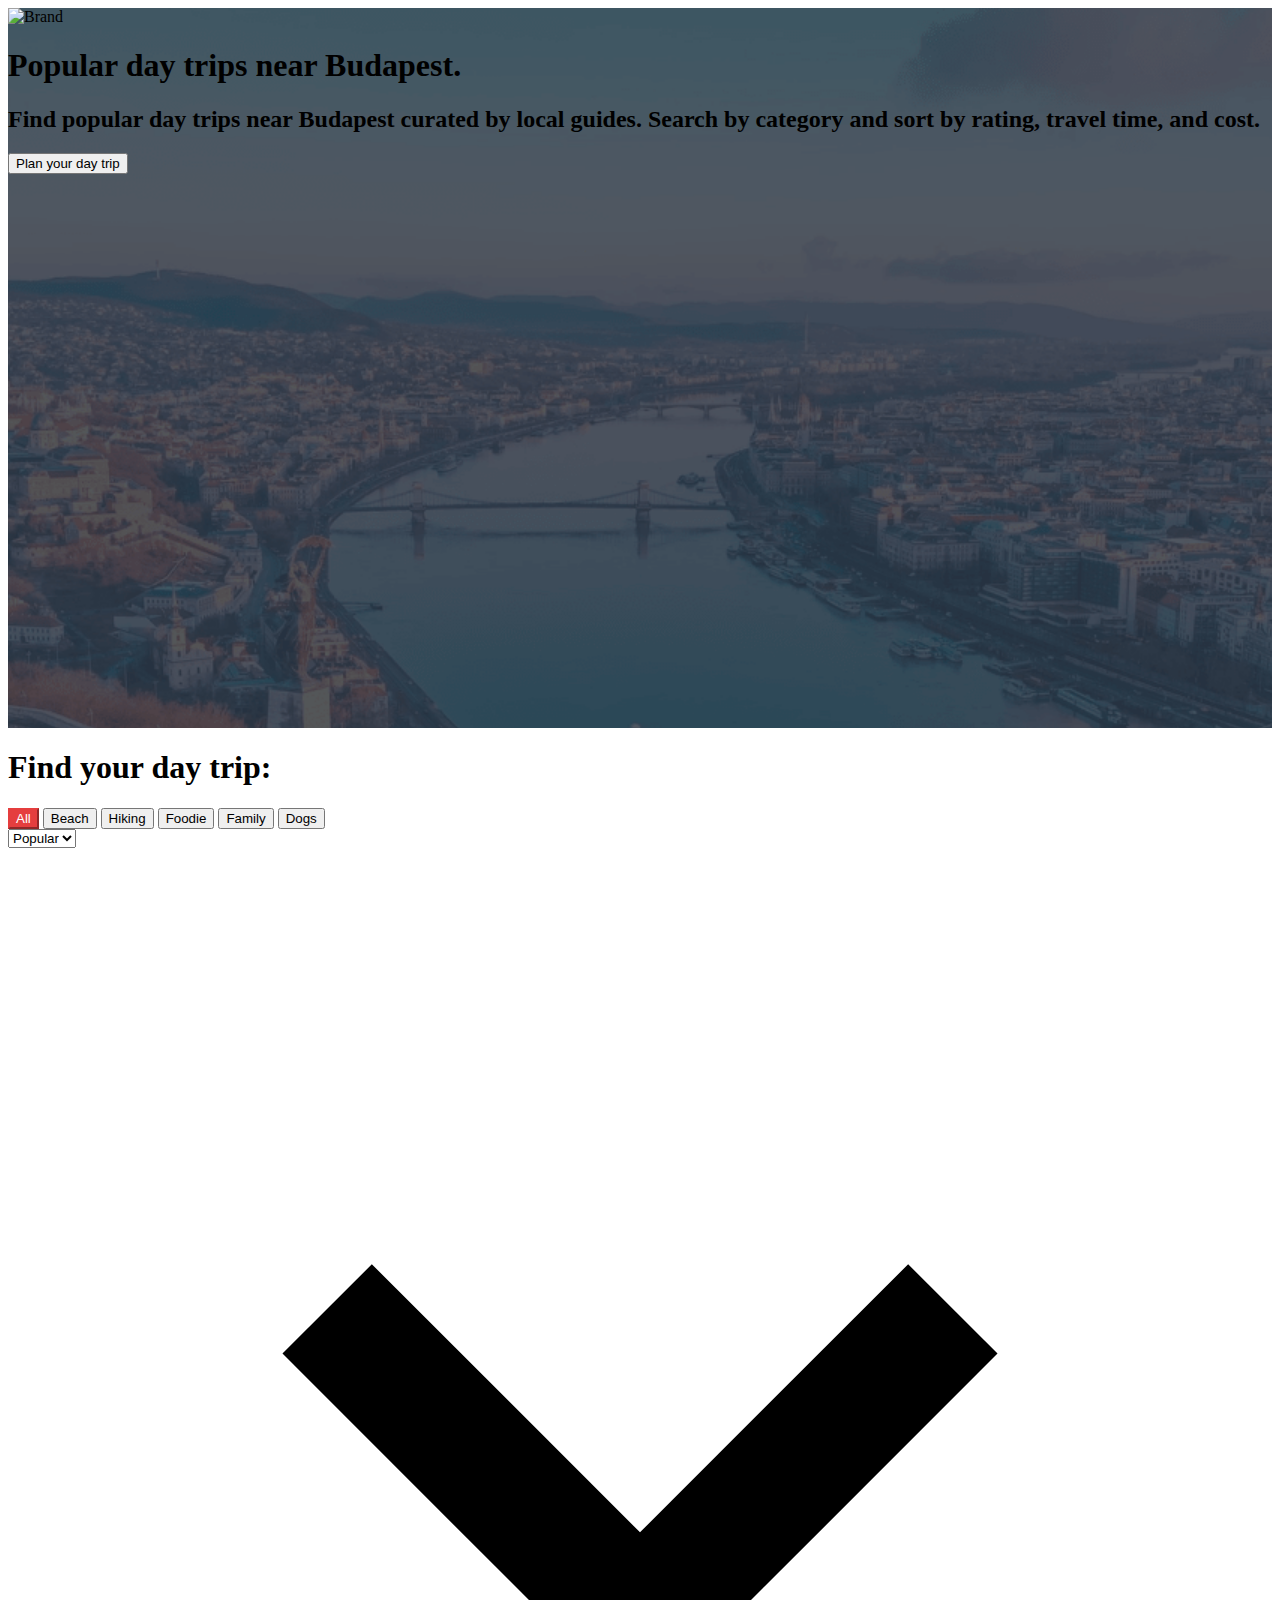
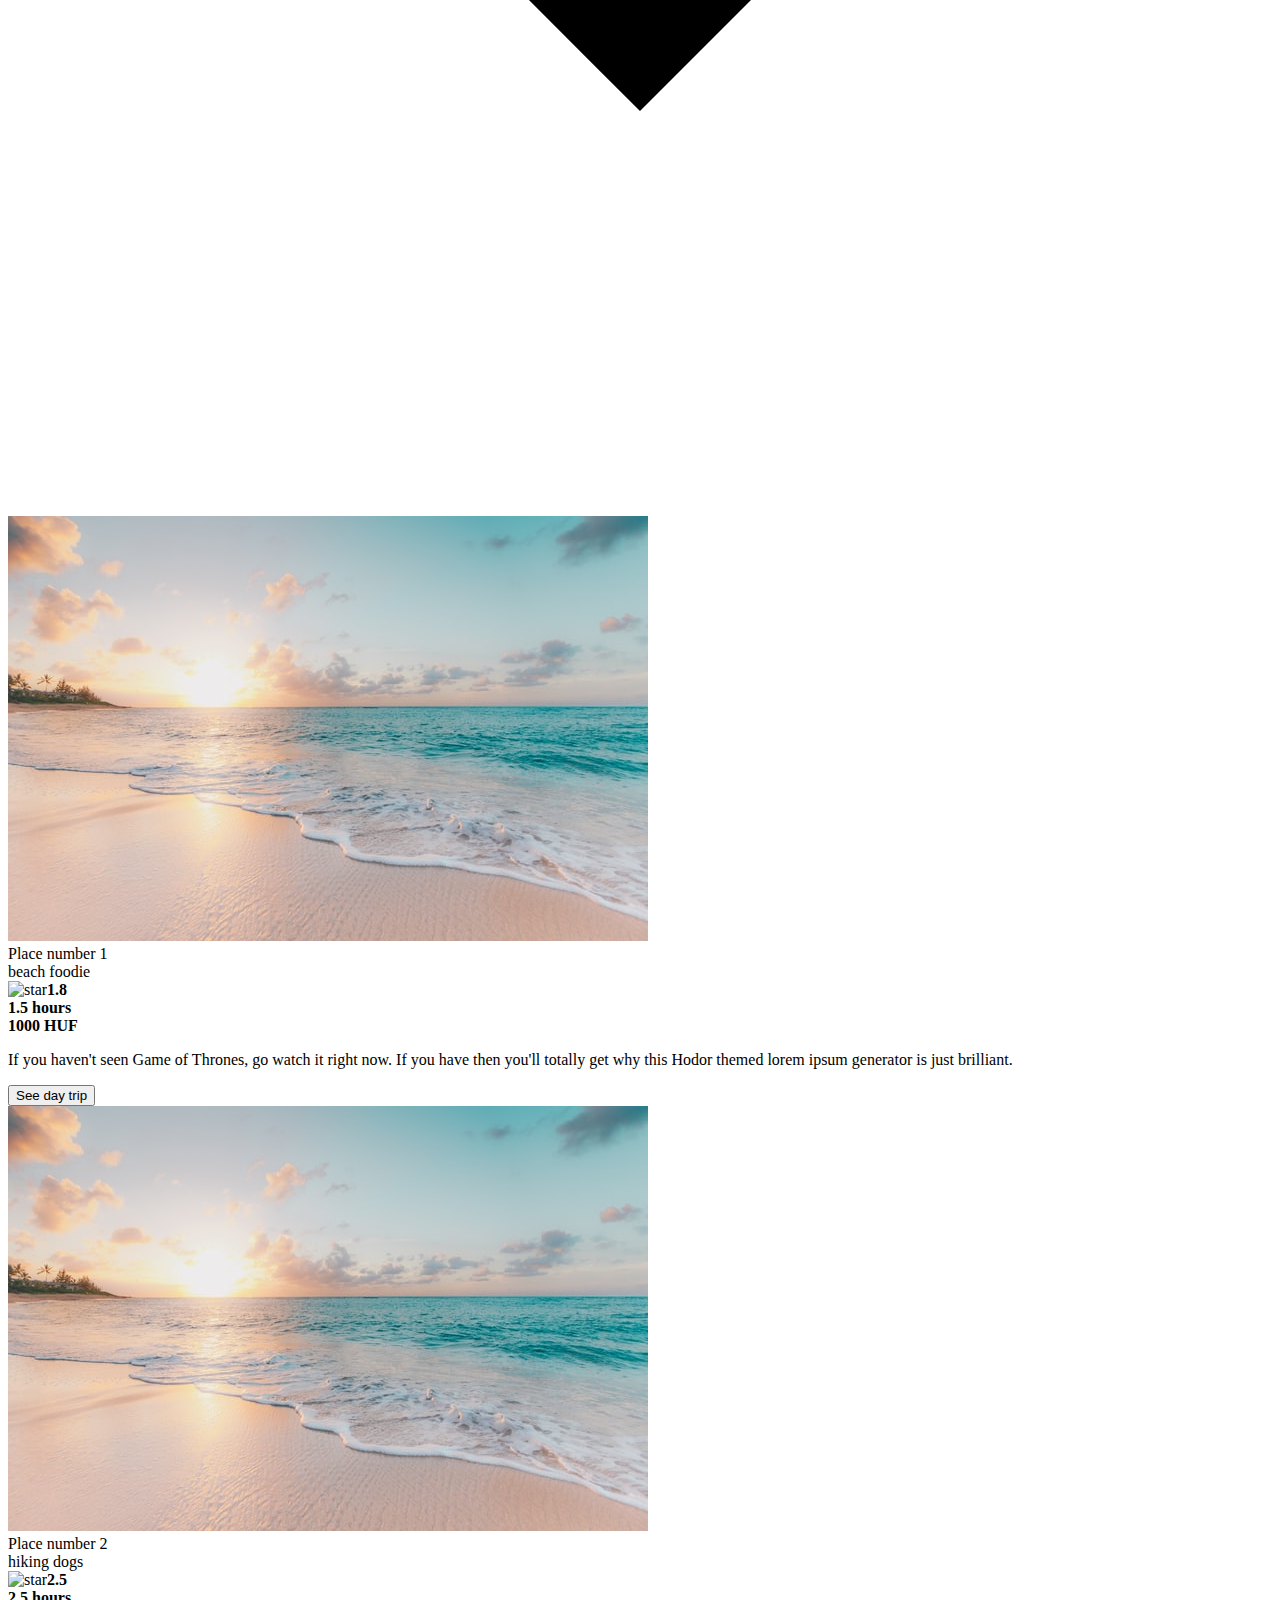
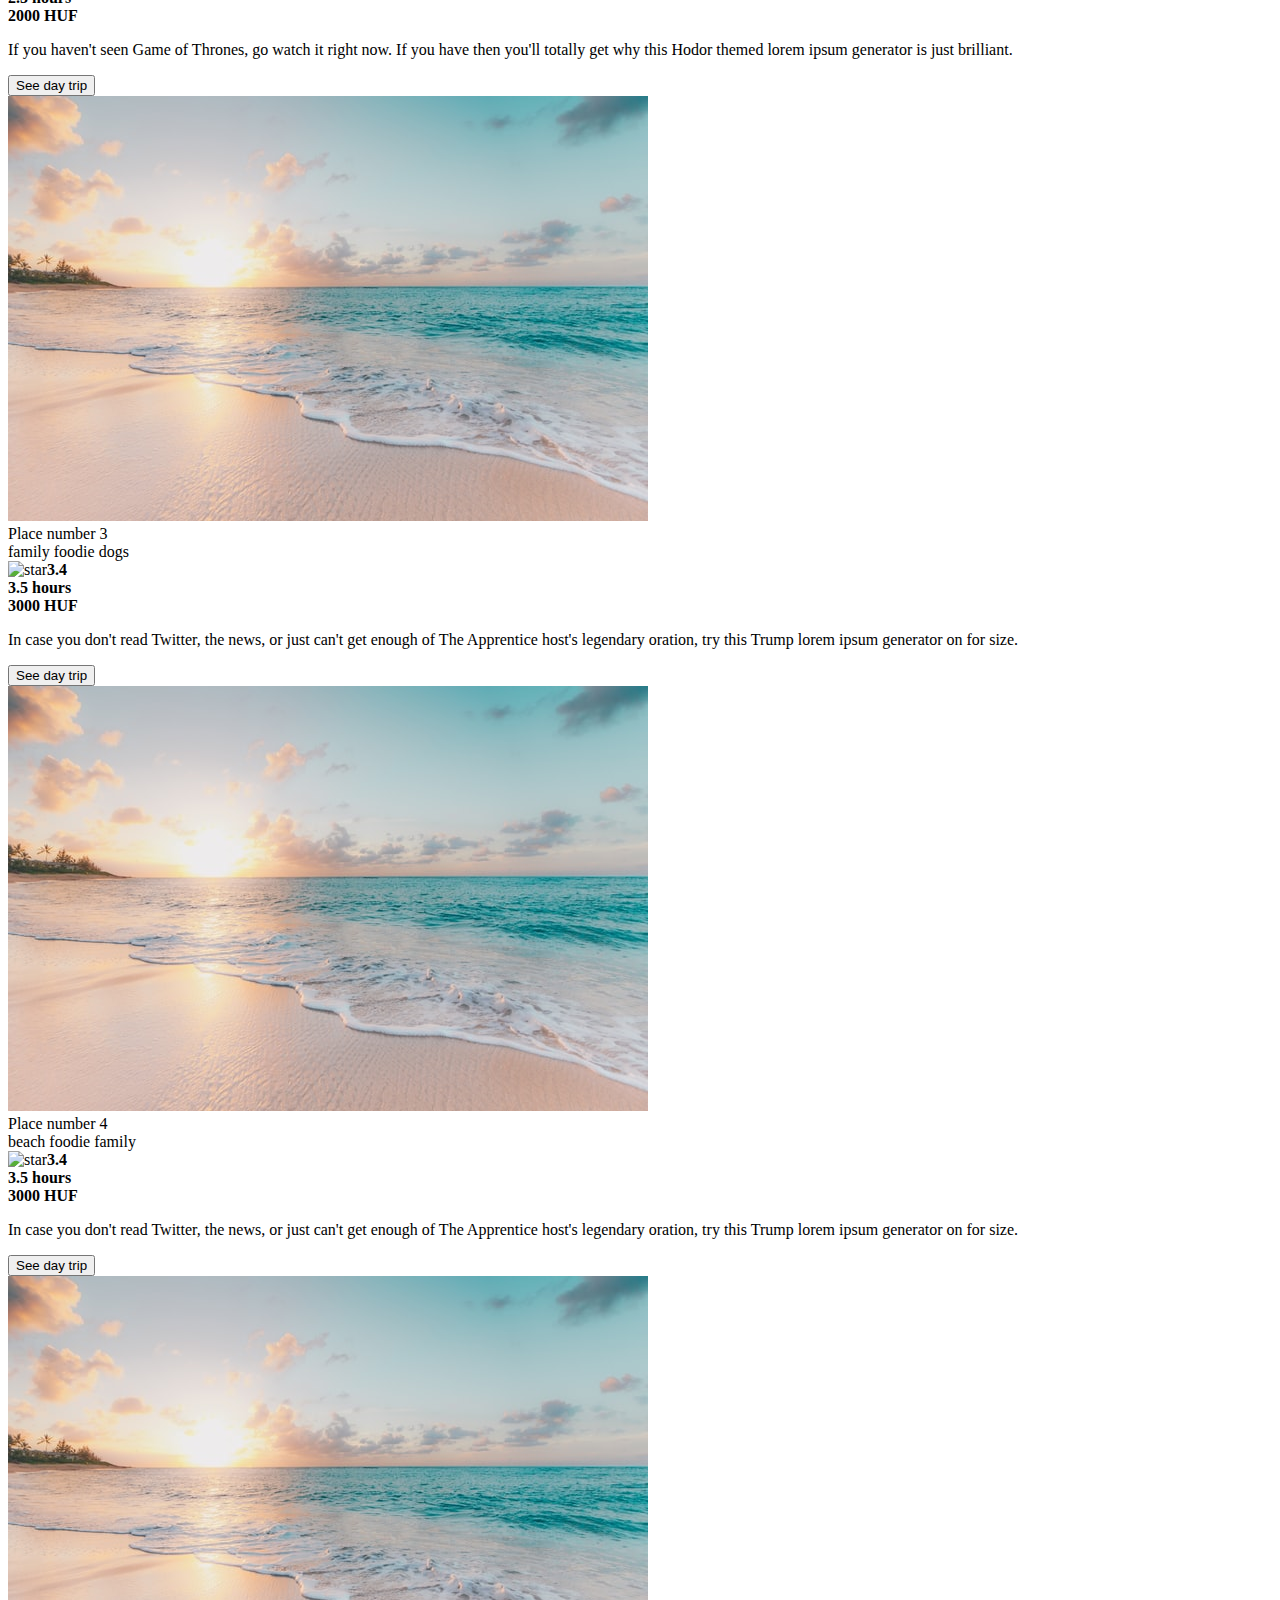
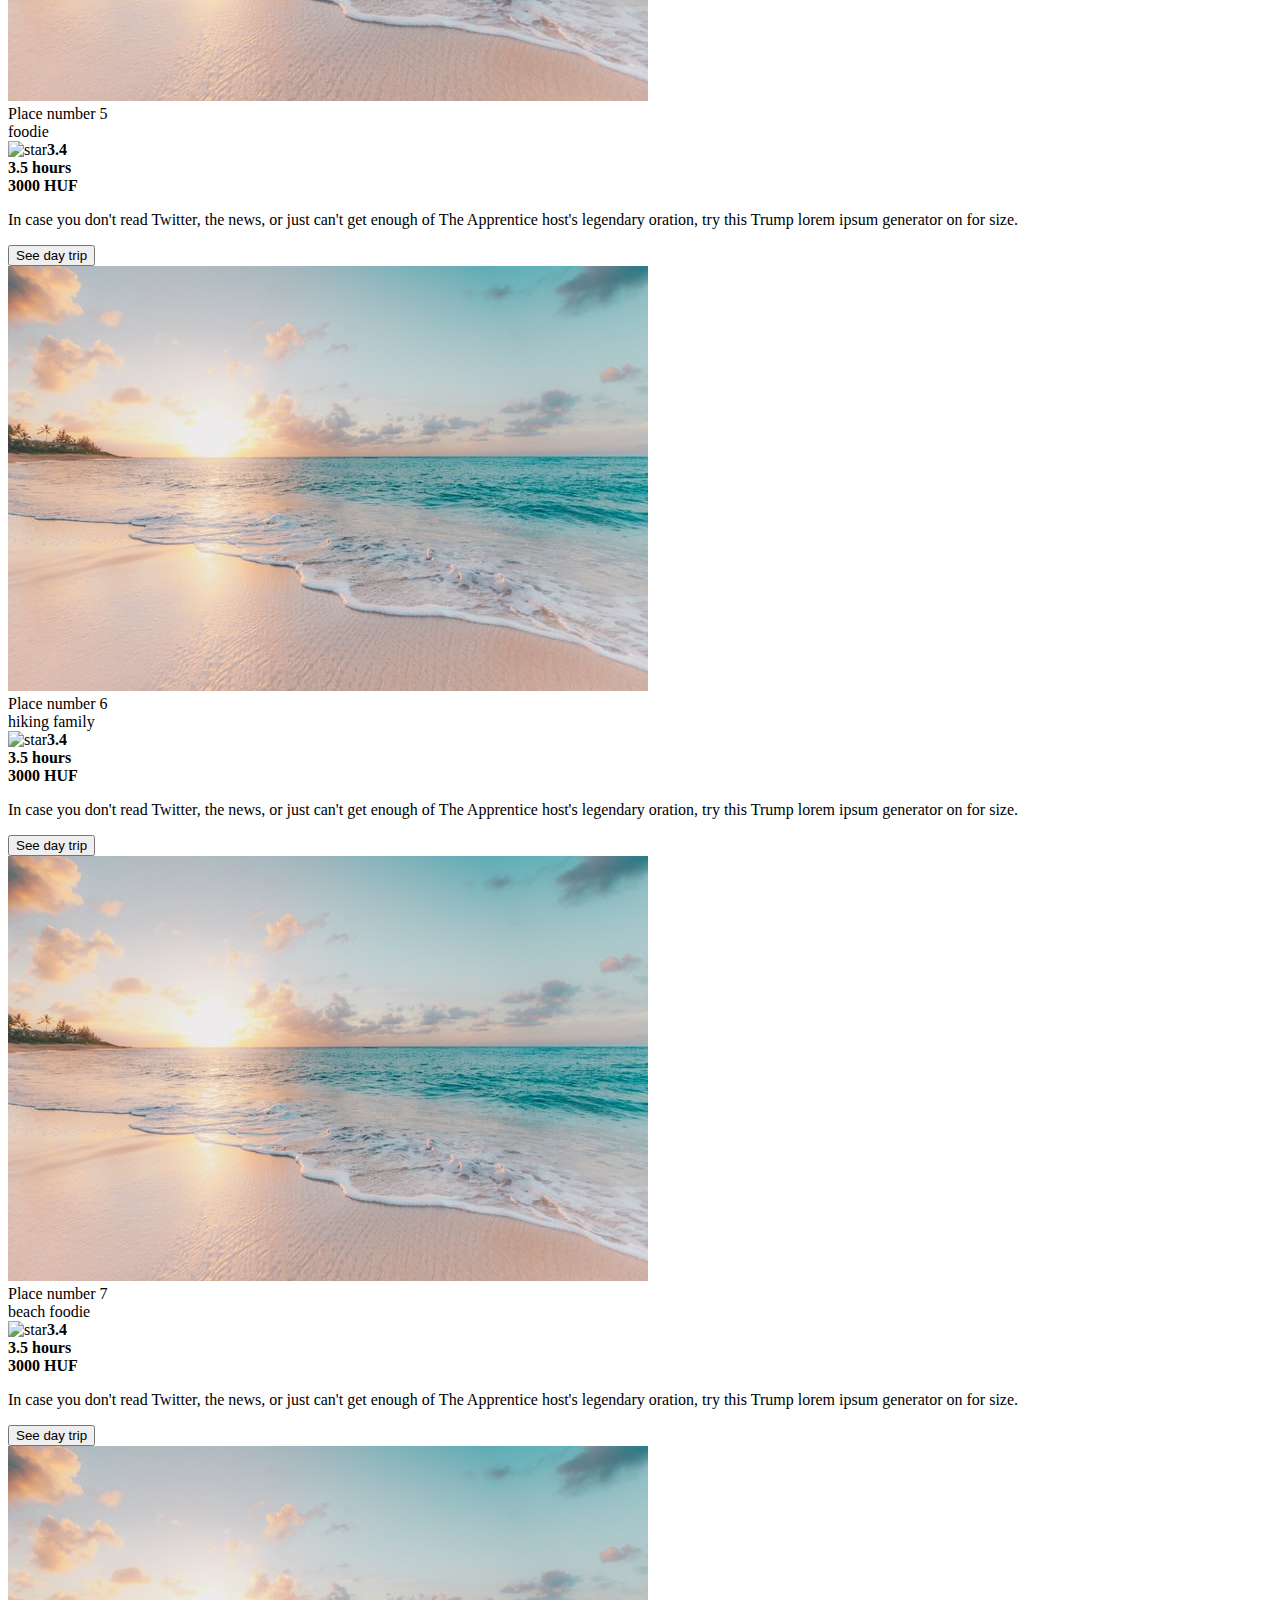
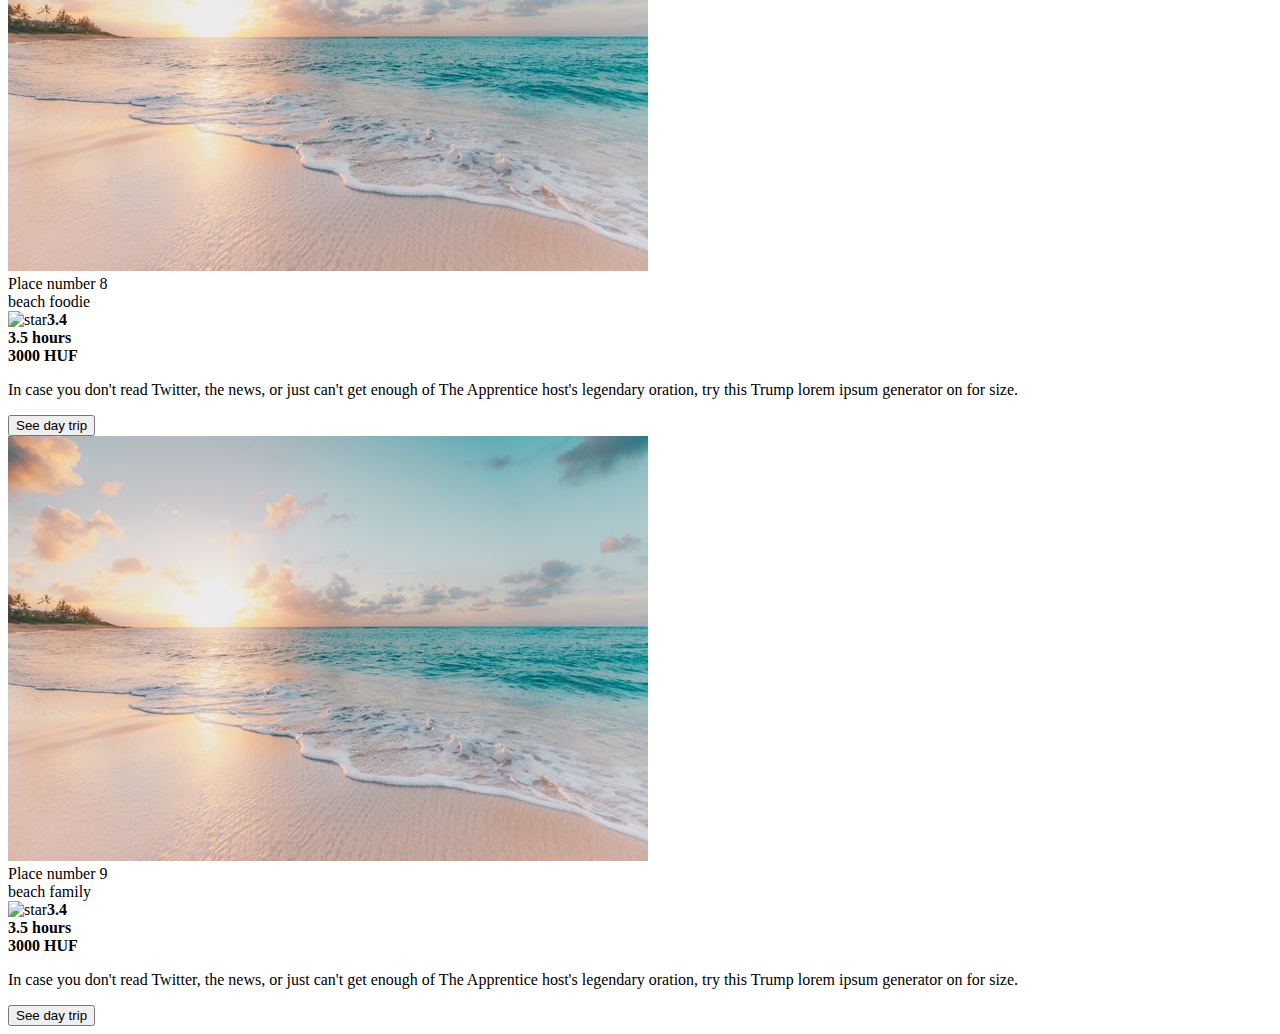
==== index.html @ b697958d "added tailwindcss, functions for cards and filter of cards" ====
<!DOCTYPE html>
<html lang="en">
<head>
  <meta charset="UTF-8">
  <meta name="viewport" content="width=device-width, initial-scale=1.0">
  <title>Document</title>
  <link rel="stylesheet" href="/styles/main.css">
  <link href="https://unpkg.com/tailwindcss@^1.0/dist/tailwind.min.css" rel="stylesheet">
  
</head>
<body>
  <! --- Hero --->
  <div class="hero w-screen">
    <div class="max-w-screen-xl mx-auto px-4 py-12">
      <nav class="mx-auto">
        <img class="w-32" src="/assets/Logotype.svg" alt="Brand">
      </nav>
      <div class="my-16">
        <h1 class="text-6xl font-bold text-white">Popular day trips near Budapest.</h1>
        <h2 class="max-w-4xl my-6 text-2xl text-white">Find popular day trips near Budapest curated by local guides. Search by category and sort by rating, travel time, and cost.</h2>
      </div>
      <div class="my-4">
        <a href="#filterbuttons"><button class="bg-red-600 hover:bg-red-700 text-white font-bold py-4 px-6 border border-red-600 hover:border-transparent rounded">Plan your day trip</button></a>
      </div>
    </div>
  </div>
  <! ---  Filter --->
  <div id="filterbuttons" class="max-w-screen-xl mx-auto px-4 py-8">
    <div class=""><h1 class="text-3xl font-semibold text-black">Find your day trip:</h1></div>
    <div class="flex justify-between items-center py-6 border-b-2 border-black">
      <div class="flex-row justify-start">
        <button class="border border-black text-black text-semibold hover:border-2 hover:border-red-600 hover:text-red-600 focus:outline-none mr-2 py-2 px-4 rounded-full btn active" onclick="filter('all')">All</button>
        <button class="border border-black text-black text-semibold hover:border-2 hover:border-red-600 hover:text-red-600 focus:outline-none mr-2 py-2 px-4 rounded-full btn" onclick="filter('beach')">Beach</button>
        <button class="border border-black text-black text-semibold hover:border-2 hover:border-red-600 hover:text-red-600 focus:outline-none mr-2 py-2 px-4 rounded-full btn" onclick="filter('hiking')">Hiking</button>
        <button class="border border-black text-black text-semibold hover:border-2 hover:border-red-600 hover:text-red-600 focus:outline-none mr-2 py-2 px-4 rounded-full btn" onclick="filter('foodie')">Foodie</button>
        <button class="border border-black text-black text-semibold hover:border-2 hover:border-red-600 hover:text-red-600 focus:outline-none mr-2 py-2 px-4 rounded-full btn" onclick="filter('family')">Family</button>
        <button class="border border-black text-black text-semibold hover:border-2 hover:border-red-600 hover:text-red-600 focus:outline-none py-2 px-4 rounded-full btn" onclick="filter('dogs')">Dogs</button>
      </div>
      <div class="flex">
        <div class="inline-block relative w-32">
          <select class="block appearance-none w-full bg-white border border-black px-4 py-2 pr-8 rounded shadow leading-tight focus:outline-none focus:shadow-outline">
            <option>Popular</option>
            <option>Time</option>
            <option>Cost</option>
          </select>
          <div class="pointer-events-none absolute inset-y-0 right-0 flex items-center px-2 text-gray-700">
            <svg class="fill-current h-4 w-4" xmlns="http://www.w3.org/2000/svg" viewBox="0 0 20 20"><path d="M9.293 12.95l.707.707L15.657 8l-1.414-1.414L10 10.828 5.757 6.586 4.343 8z"/></svg>
          </div>
        </div>

      </div>
    </div>
  </div>
  <! --- Cards --->
  <div id="cardlist" class="flex justify-between flex-wrap mx-auto max-w-screen-xl content-between px-4 py-8"></div>
  <footer>

  </footer>
</body>
<script src="/js/main.js"></script>
</html>
---- styles/main.css ----
.hero{
  height: 80vh;
  background-position: center center; 
  background-attachment: fixed; 
  background-repeat: no-repeat; background-size: cover; 
  background-image: url(/assets/bg.png);
}
.category {
  display: none;
/* elements hidden by default */
}
.show {
  display: block;
/* Class is added to the filtered elements */
}
/* Add a dark background to the active button */
.btn.active {
  background-color: #E53E3E;
  border-color: #E53E3E;
  color: white;
}
.btn.active:hover {
  color: #fff;
}
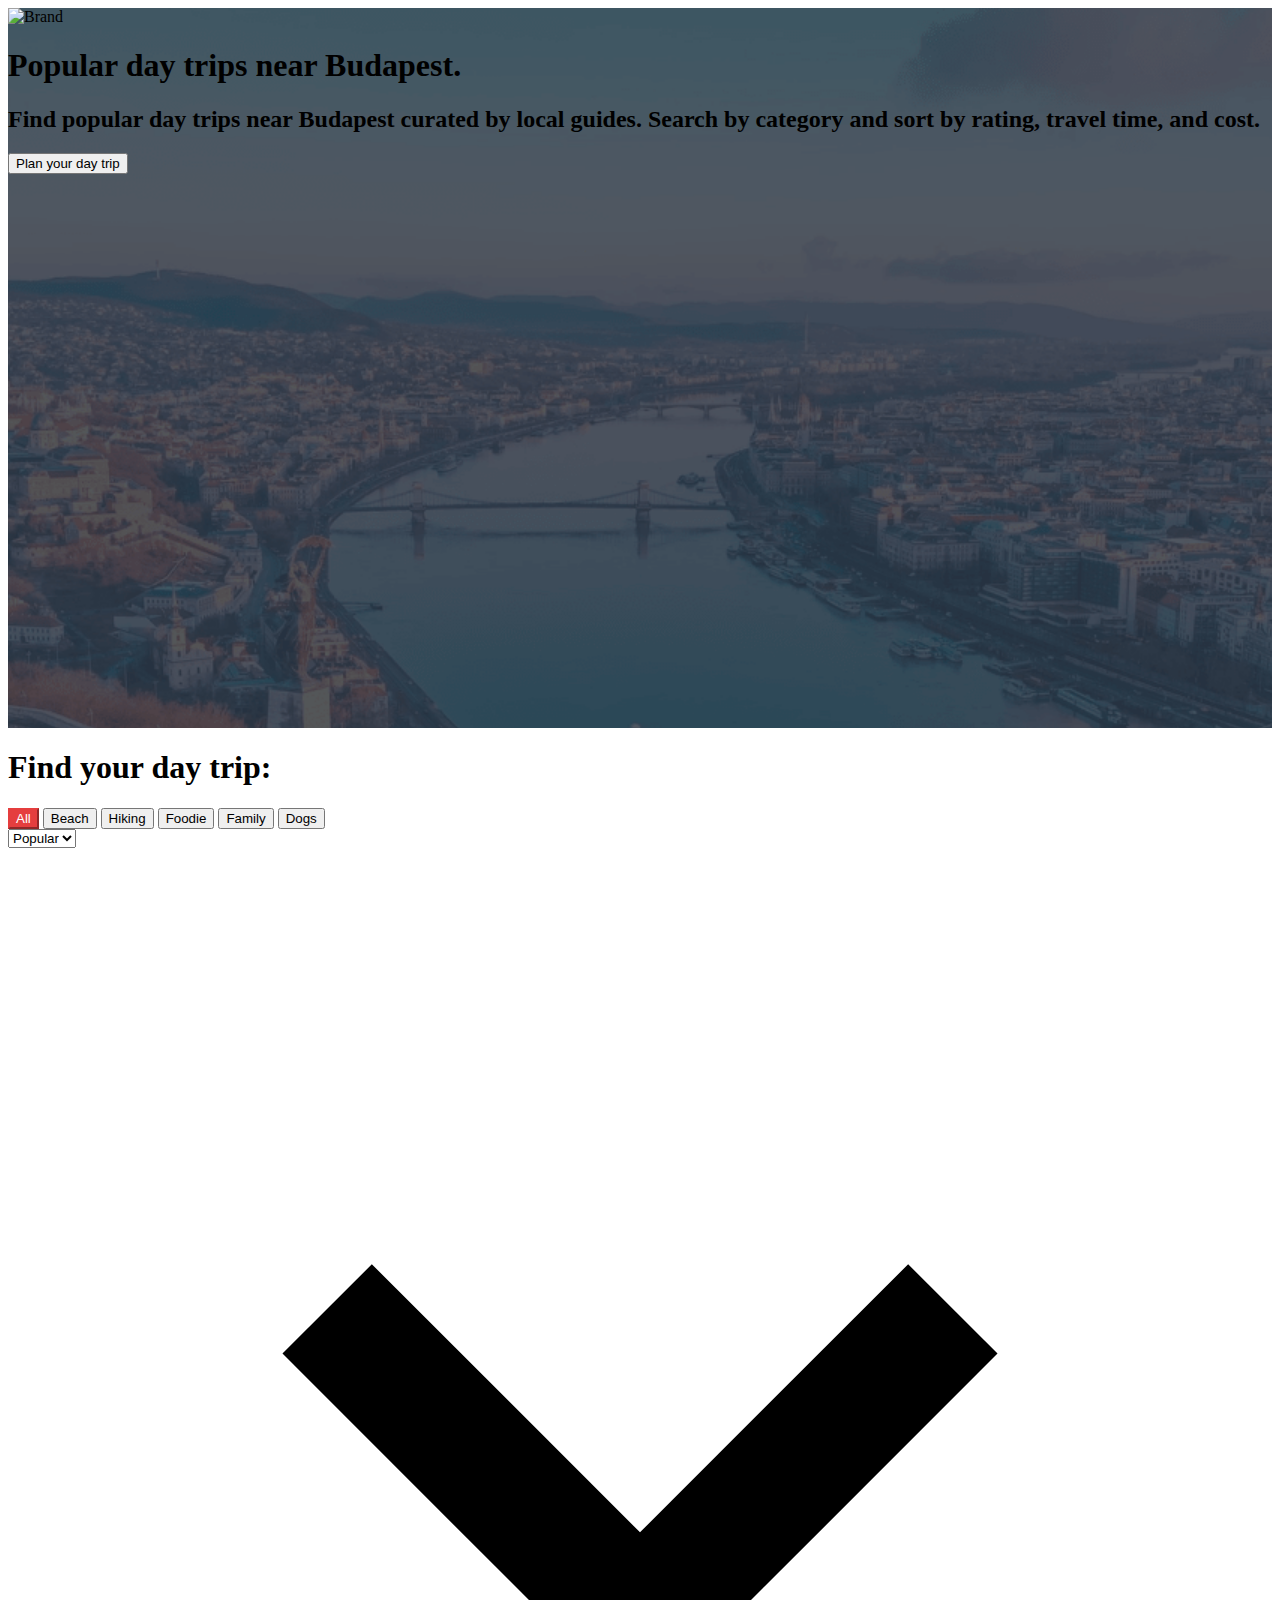
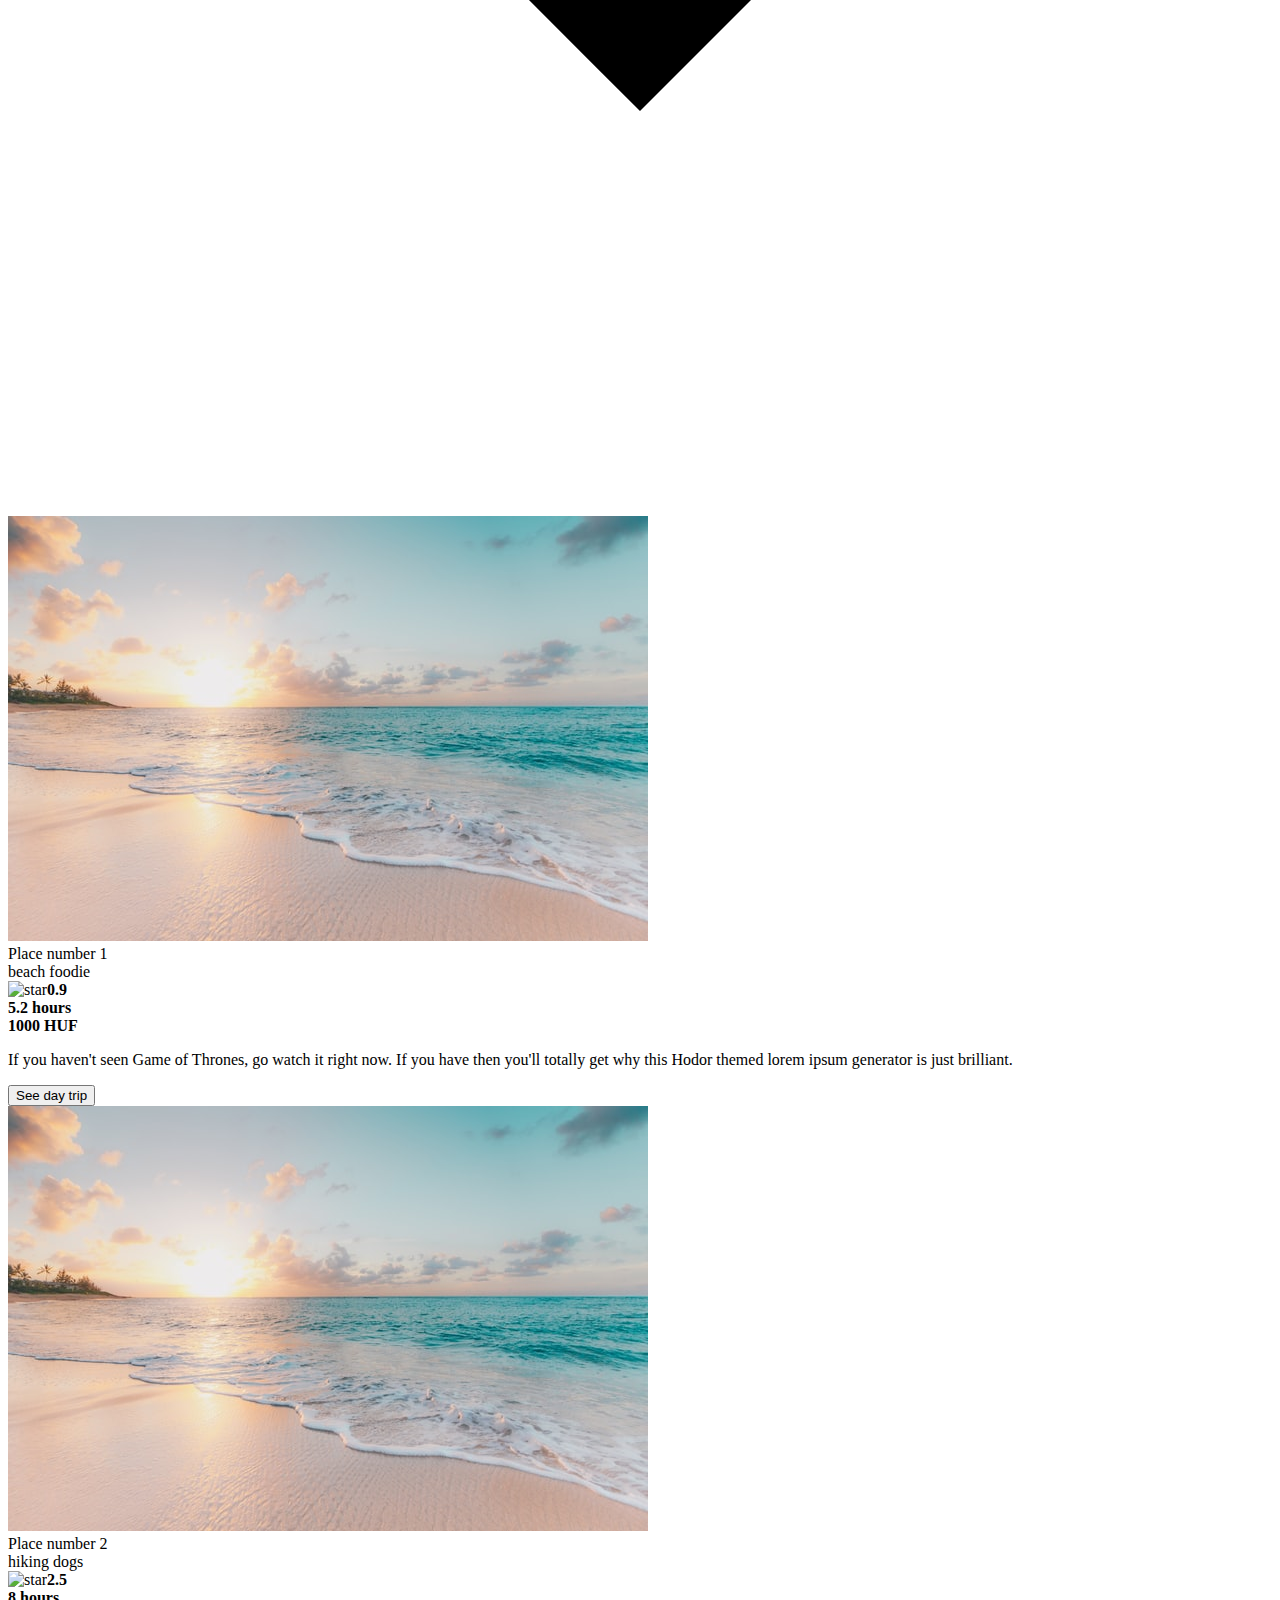
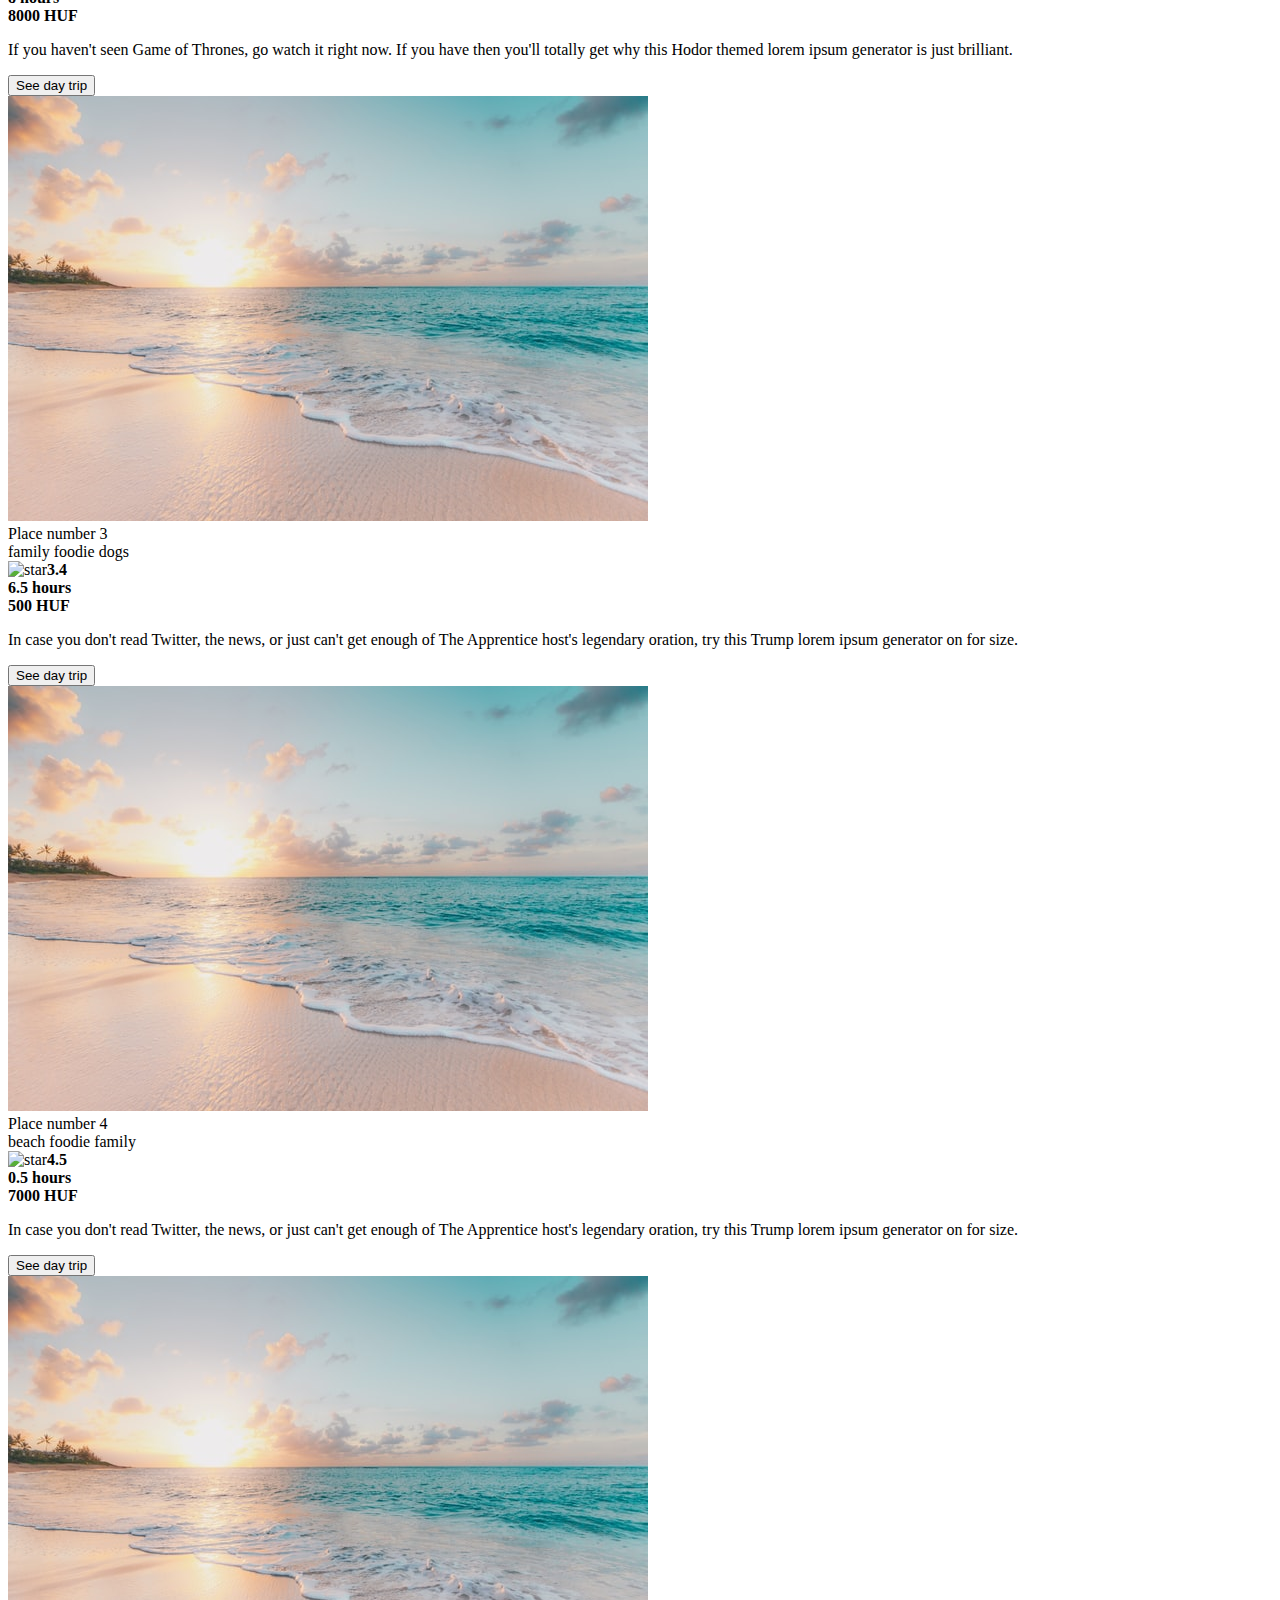
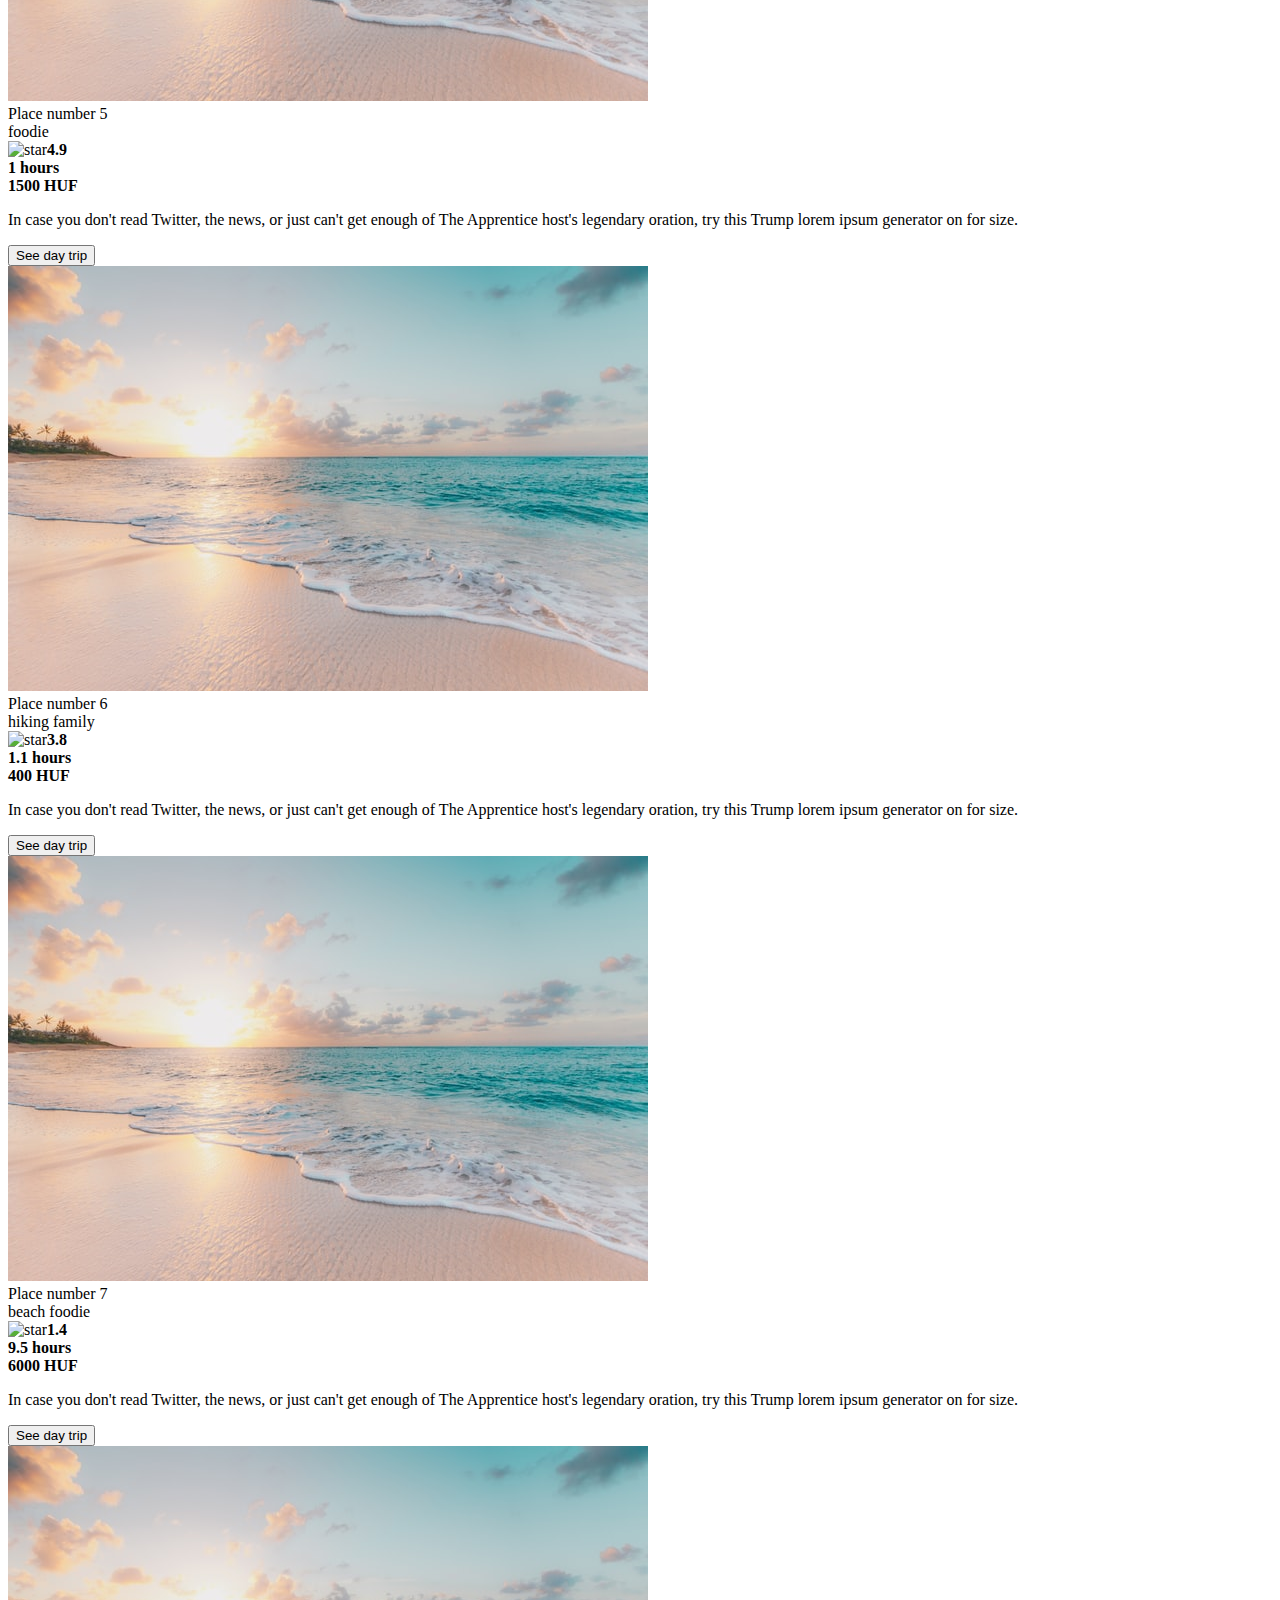
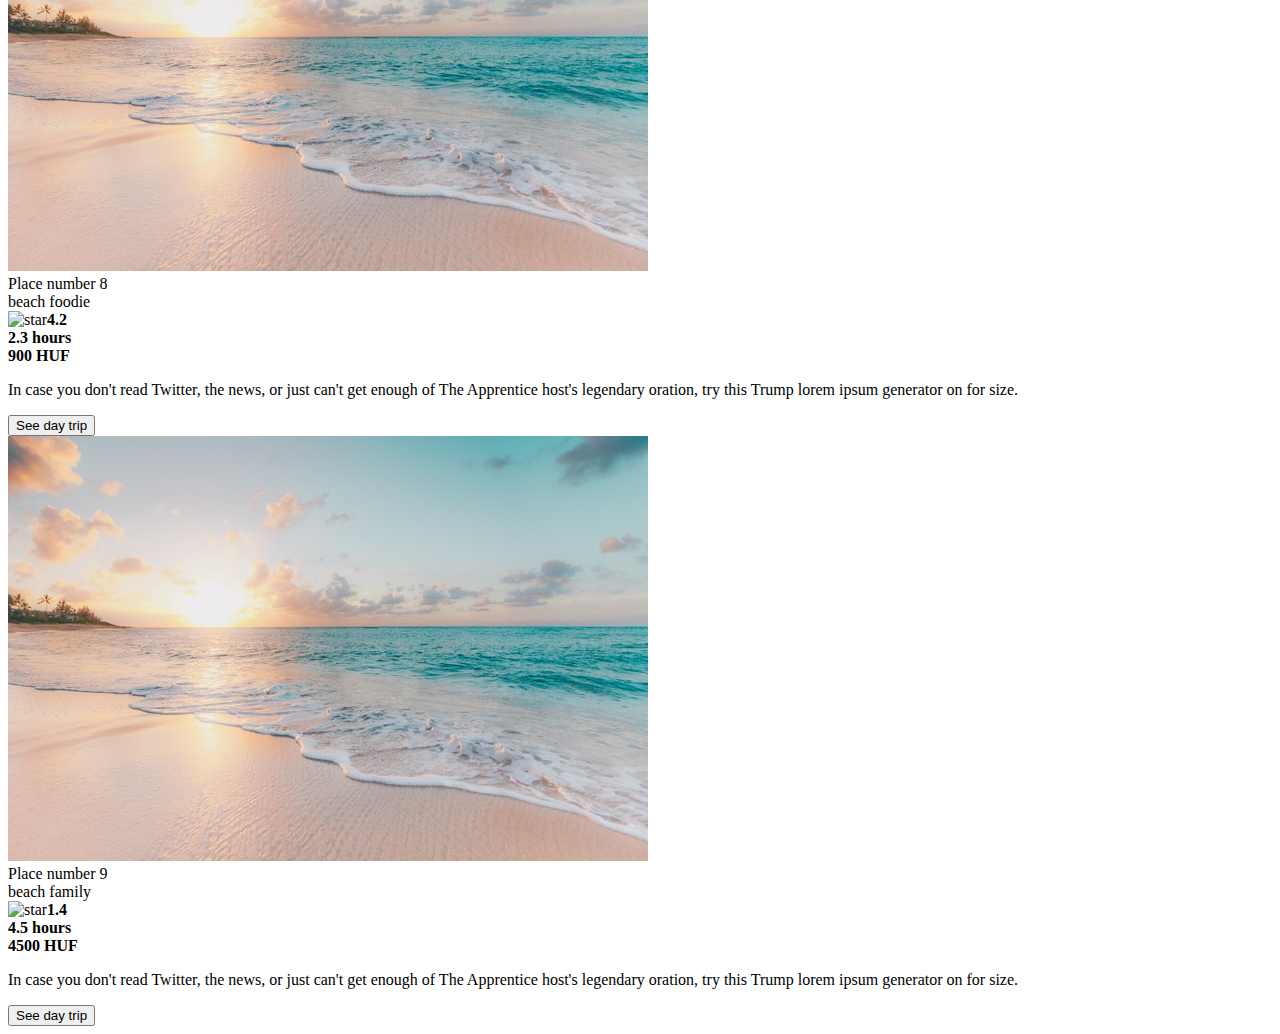
==== commit 2fb72dc9: "added sorting function" ====
--- a/index.html
+++ b/index.html
@@ -38,10 +38,10 @@
       </div>
       <div class="flex">
         <div class="inline-block relative w-32">
-          <select class="block appearance-none w-full bg-white border border-black px-4 py-2 pr-8 rounded shadow leading-tight focus:outline-none focus:shadow-outline">
-            <option>Popular</option>
-            <option>Time</option>
-            <option>Cost</option>
+          <select class="block appearance-none w-full bg-white border border-black px-4 py-2 pr-8 rounded shadow leading-tight focus:outline-none focus:shadow-outline" onchange="sortCards(this.value)">
+            <option value="[data-value]">Popular</option>
+            <option value="[data-time]">Time</option>
+            <option value="[data-cost]">Cost</option>
           </select>
           <div class="pointer-events-none absolute inset-y-0 right-0 flex items-center px-2 text-gray-700">
             <svg class="fill-current h-4 w-4" xmlns="http://www.w3.org/2000/svg" viewBox="0 0 20 20"><path d="M9.293 12.95l.707.707L15.657 8l-1.414-1.414L10 10.828 5.757 6.586 4.343 8z"/></svg>
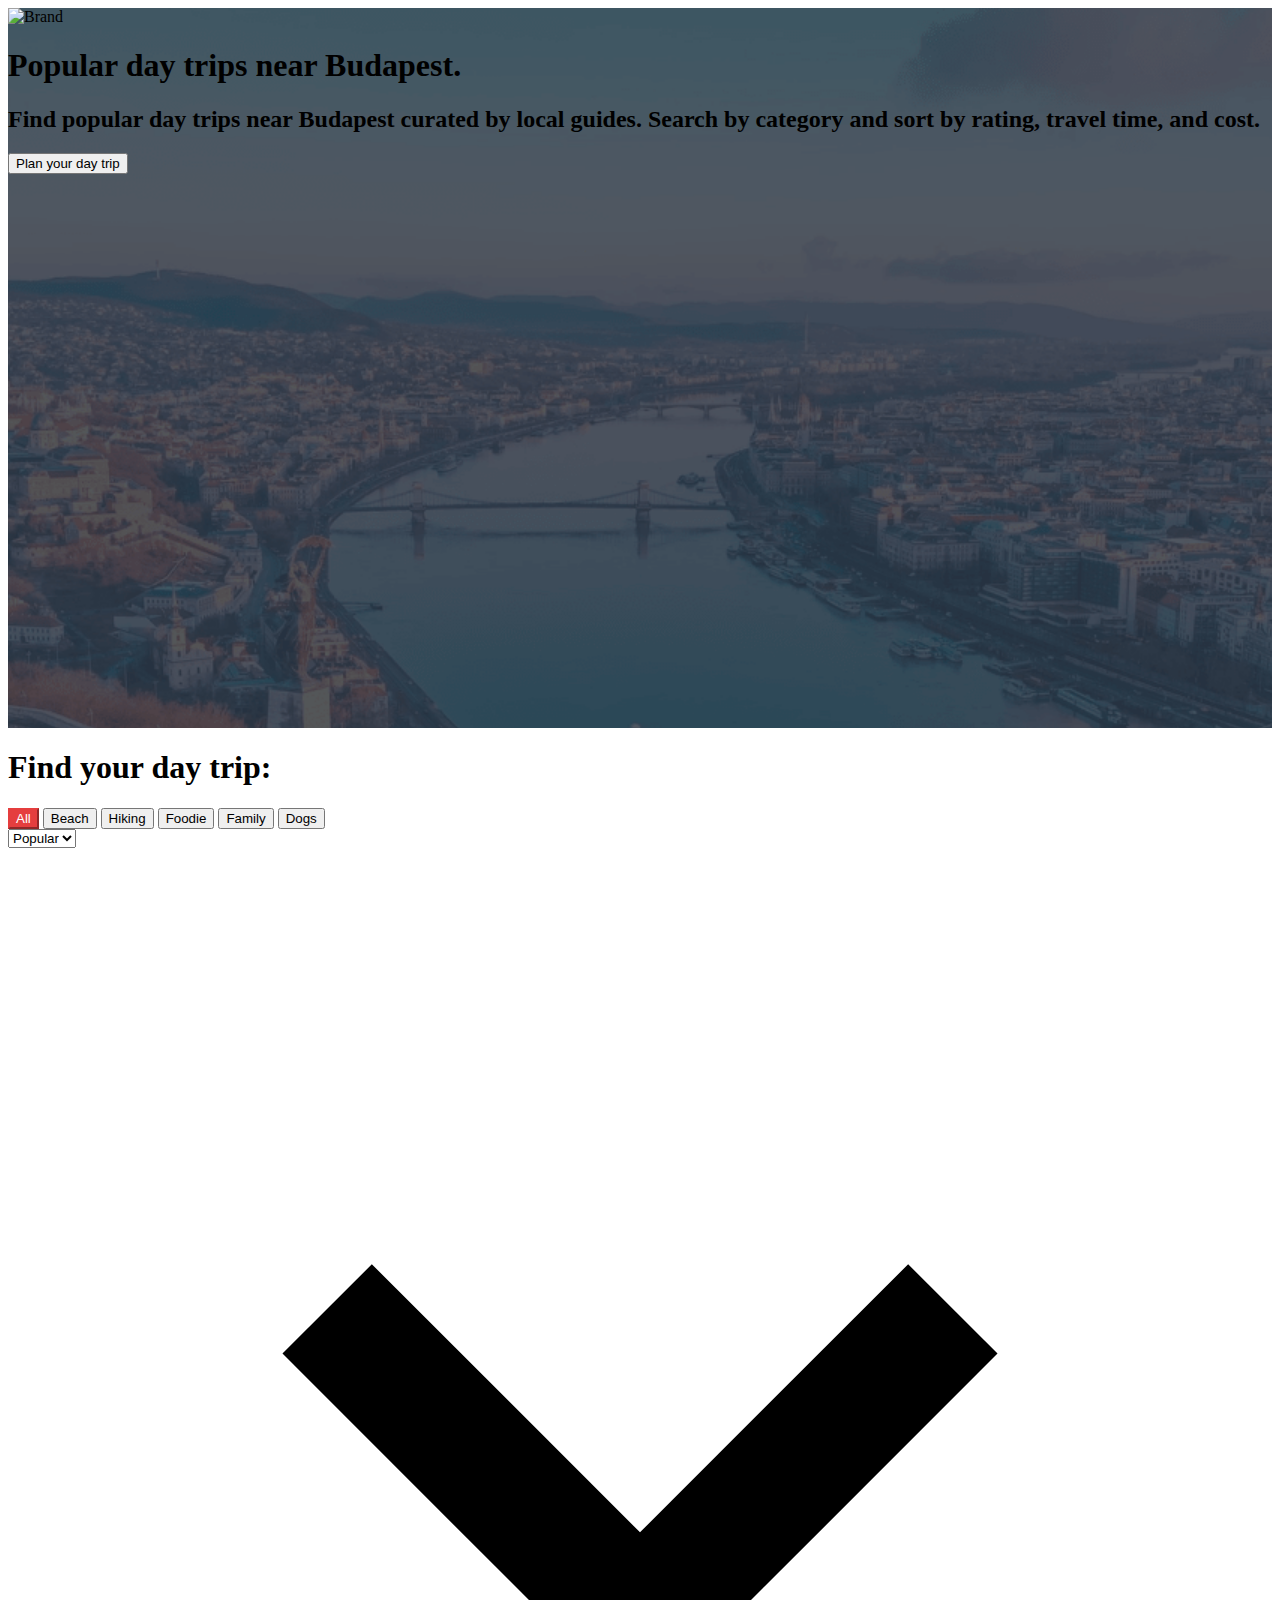
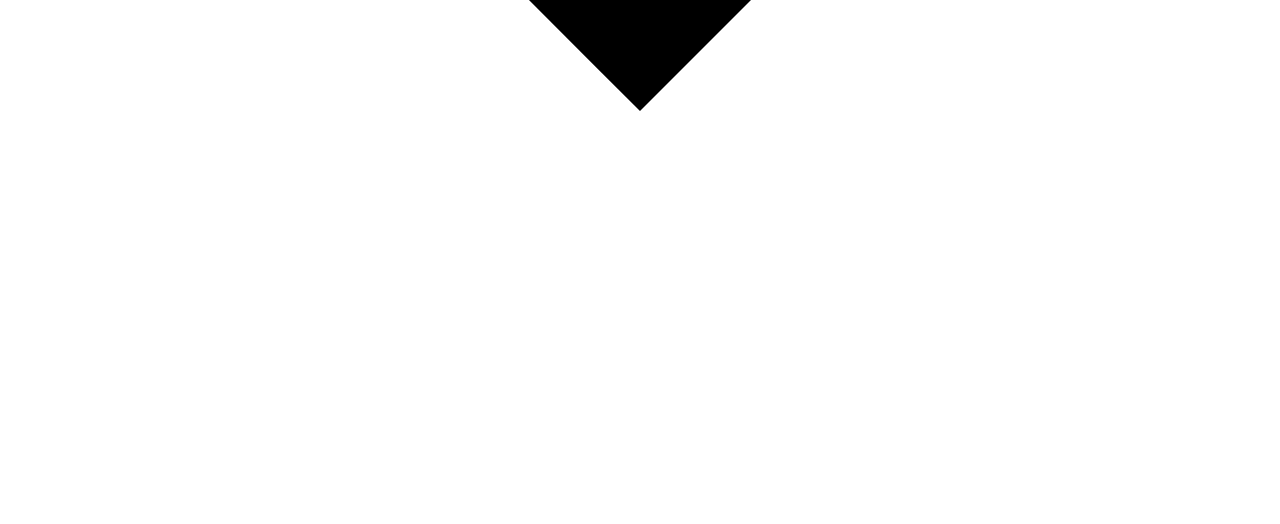
==== commit 050b27e6: "added check current sorting state" ====
--- a/index.html
+++ b/index.html
@@ -25,23 +25,23 @@
     </div>
   </div>
   <! ---  Filter --->
-  <div id="filterbuttons" class="max-w-screen-xl mx-auto px-4 py-8">
-    <div class=""><h1 class="text-3xl font-semibold text-black">Find your day trip:</h1></div>
+  <div id="filterGroup" class="max-w-screen-xl mx-auto px-4 py-8">
+    <div><h1 class="text-3xl font-semibold text-black">Find your day trip:</h1></div>
     <div class="flex justify-between items-center py-6 border-b-2 border-black">
-      <div class="flex-row justify-start">
-        <button class="border border-black text-black text-semibold hover:border-2 hover:border-red-600 hover:text-red-600 focus:outline-none mr-2 py-2 px-4 rounded-full btn active" onclick="filter('all')">All</button>
-        <button class="border border-black text-black text-semibold hover:border-2 hover:border-red-600 hover:text-red-600 focus:outline-none mr-2 py-2 px-4 rounded-full btn" onclick="filter('beach')">Beach</button>
-        <button class="border border-black text-black text-semibold hover:border-2 hover:border-red-600 hover:text-red-600 focus:outline-none mr-2 py-2 px-4 rounded-full btn" onclick="filter('hiking')">Hiking</button>
-        <button class="border border-black text-black text-semibold hover:border-2 hover:border-red-600 hover:text-red-600 focus:outline-none mr-2 py-2 px-4 rounded-full btn" onclick="filter('foodie')">Foodie</button>
-        <button class="border border-black text-black text-semibold hover:border-2 hover:border-red-600 hover:text-red-600 focus:outline-none mr-2 py-2 px-4 rounded-full btn" onclick="filter('family')">Family</button>
-        <button class="border border-black text-black text-semibold hover:border-2 hover:border-red-600 hover:text-red-600 focus:outline-none py-2 px-4 rounded-full btn" onclick="filter('dogs')">Dogs</button>
+      <div id="filterSelect" class="flex-row justify-start" >
+        <button class="border border-black text-black text-semibold hover:border-2 hover:border-red-600 hover:text-red-600 focus:outline-none mr-2 py-2 px-4 rounded-full btn active" data-value="all">All</button>
+        <button class="border border-black text-black text-semibold hover:border-2 hover:border-red-600 hover:text-red-600 focus:outline-none mr-2 py-2 px-4 rounded-full btn" data-value="beach" >Beach</button>
+        <button class="border border-black text-black text-semibold hover:border-2 hover:border-red-600 hover:text-red-600 focus:outline-none mr-2 py-2 px-4 rounded-full btn" data-value="hiking">Hiking</button>
+        <button class="border border-black text-black text-semibold hover:border-2 hover:border-red-600 hover:text-red-600 focus:outline-none mr-2 py-2 px-4 rounded-full btn" data-value="foodie">Foodie</button>
+        <button class="border border-black text-black text-semibold hover:border-2 hover:border-red-600 hover:text-red-600 focus:outline-none mr-2 py-2 px-4 rounded-full btn" data-value="family">Family</button>
+        <button class="border border-black text-black text-semibold hover:border-2 hover:border-red-600 hover:text-red-600 focus:outline-none py-2 px-4 rounded-full btn" data-value="dogs">Dogs</button>
       </div>
       <div class="flex">
         <div class="inline-block relative w-32">
-          <select class="block appearance-none w-full bg-white border border-black px-4 py-2 pr-8 rounded shadow leading-tight focus:outline-none focus:shadow-outline" onchange="sortCards(this.value)">
-            <option value="[data-value]">Popular</option>
-            <option value="[data-time]">Time</option>
-            <option value="[data-cost]">Cost</option>
+          <select id="sortSelect" class="block appearance-none w-full bg-white border border-black px-4 py-2 pr-8 rounded shadow leading-tight focus:outline-none focus:shadow-outline" ">
+            <option value="value">Popular</option>
+            <option value="time">Time</option>
+            <option value="cost">Cost</option>
           </select>
           <div class="pointer-events-none absolute inset-y-0 right-0 flex items-center px-2 text-gray-700">
             <svg class="fill-current h-4 w-4" xmlns="http://www.w3.org/2000/svg" viewBox="0 0 20 20"><path d="M9.293 12.95l.707.707L15.657 8l-1.414-1.414L10 10.828 5.757 6.586 4.343 8z"/></svg>
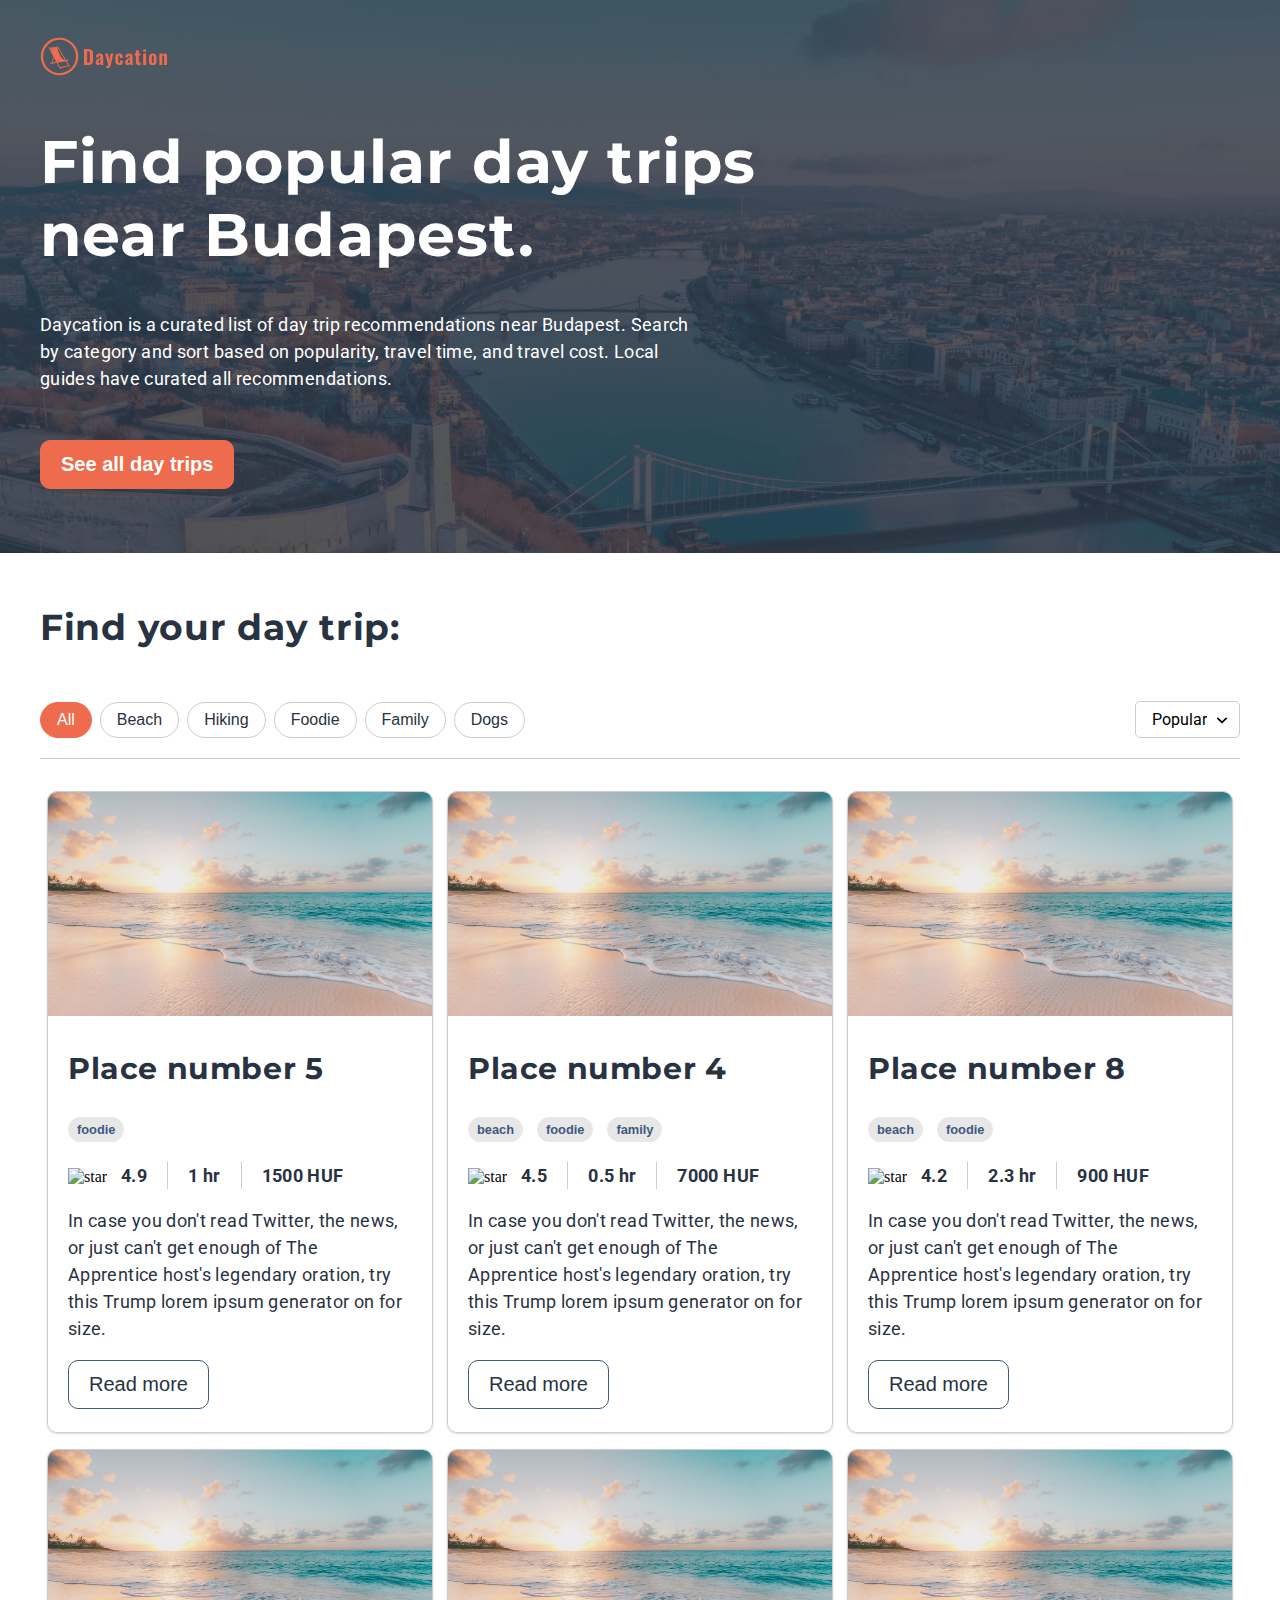
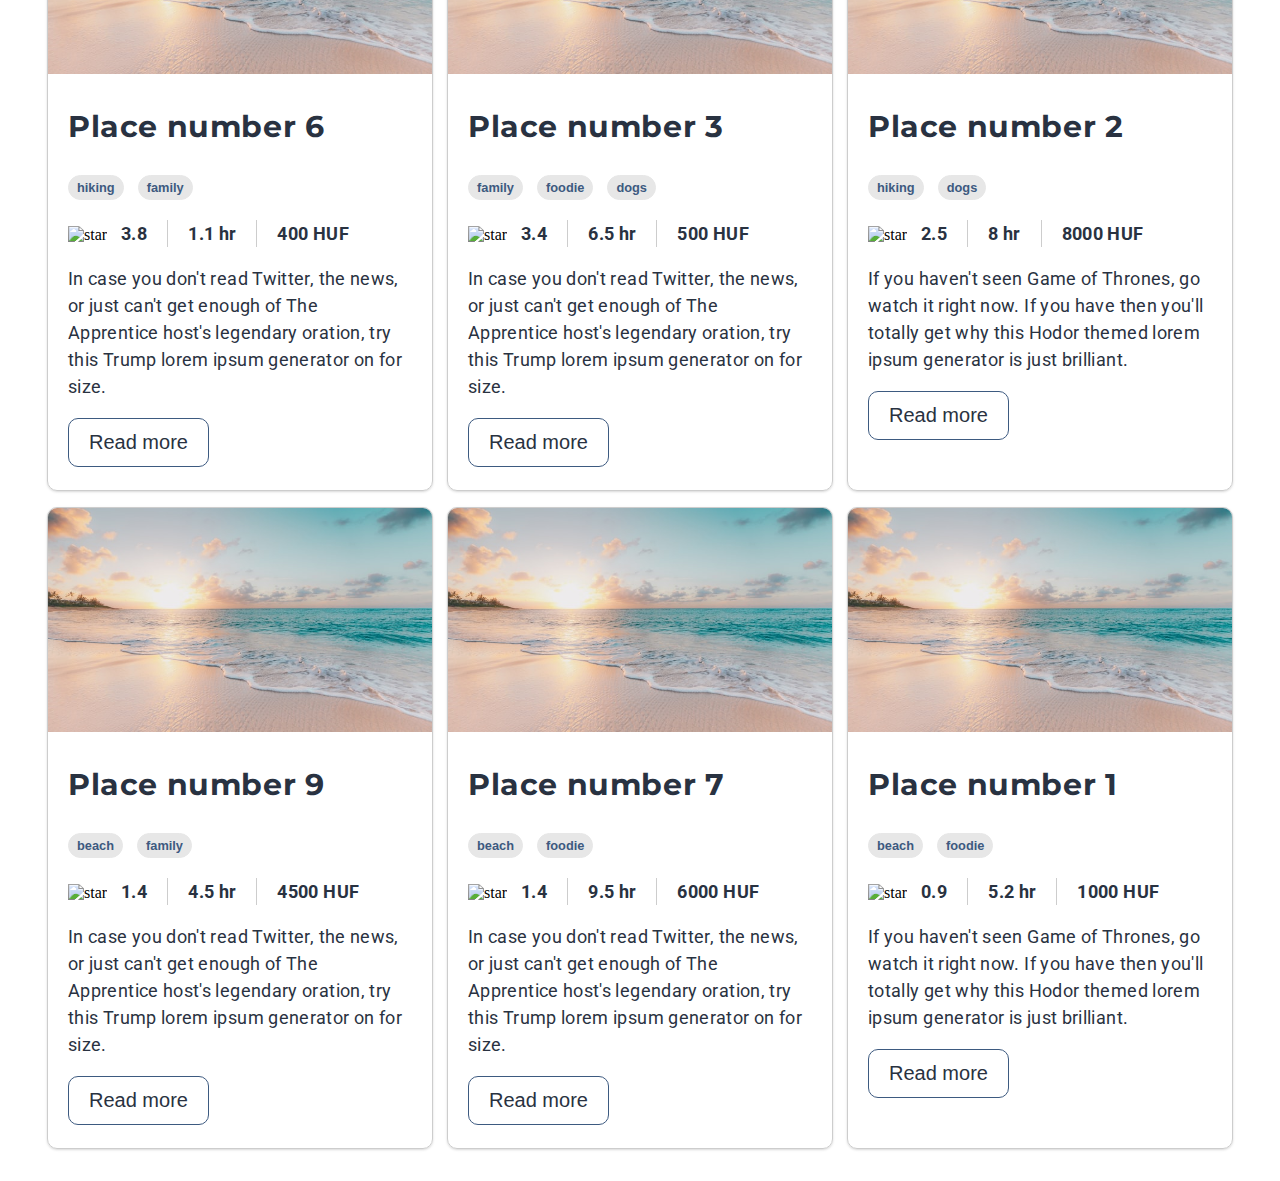
==== commit f71a332c: "replaced tailwindcss with sass" ====
--- a/index.html
+++ b/index.html
@@ -3,56 +3,54 @@
 <head>
   <meta charset="UTF-8">
   <meta name="viewport" content="width=device-width, initial-scale=1.0">
-  <title>Document</title>
+  <title>Daycation Budapest</title>
   <link rel="stylesheet" href="/styles/main.css">
-  <link href="https://unpkg.com/tailwindcss@^1.0/dist/tailwind.min.css" rel="stylesheet">
-  
+  <link href="https://fonts.googleapis.com/css2?family=Montserrat:wght@700;900&family=Roboto:wght@400;700&display=swap" rel="stylesheet">
 </head>
 <body>
-  <! --- Hero --->
-  <div class="hero w-screen">
-    <div class="max-w-screen-xl mx-auto px-4 py-12">
-      <nav class="mx-auto">
-        <img class="w-32" src="/assets/Logotype.svg" alt="Brand">
+  <! Hero !>
+  <div class="hero">
+    <div class="hero-inner">
+      <nav>
+        <img class="hero-img" src="/assets/Logotype.svg" alt="Brand">
       </nav>
-      <div class="my-16">
-        <h1 class="text-6xl font-bold text-white">Popular day trips near Budapest.</h1>
-        <h2 class="max-w-4xl my-6 text-2xl text-white">Find popular day trips near Budapest curated by local guides. Search by category and sort by rating, travel time, and cost.</h2>
-      </div>
-      <div class="my-4">
-        <a href="#filterbuttons"><button class="bg-red-600 hover:bg-red-700 text-white font-bold py-4 px-6 border border-red-600 hover:border-transparent rounded">Plan your day trip</button></a>
+      <div class="hero-title">
+        <h1>Find popular day trips near Budapest.</h1>
+        <div class="hero-text">
+          <p>Daycation is a curated list of day trip recommendations near Budapest. Search by category and sort based on popularity, travel time, and travel cost. Local guides have curated all recommendations.
+          </p>
+        </div>
+        <div class="hero-btn">
+          <button class="btn__main">See all day trips</button>
+        </div>
       </div>
     </div>
   </div>
-  <! ---  Filter --->
-  <div id="filterGroup" class="max-w-screen-xl mx-auto px-4 py-8">
-    <div><h1 class="text-3xl font-semibold text-black">Find your day trip:</h1></div>
-    <div class="flex justify-between items-center py-6 border-b-2 border-black">
-      <div id="filterSelect" class="flex-row justify-start" >
-        <button class="border border-black text-black text-semibold hover:border-2 hover:border-red-600 hover:text-red-600 focus:outline-none mr-2 py-2 px-4 rounded-full btn active" data-value="all">All</button>
-        <button class="border border-black text-black text-semibold hover:border-2 hover:border-red-600 hover:text-red-600 focus:outline-none mr-2 py-2 px-4 rounded-full btn" data-value="beach" >Beach</button>
-        <button class="border border-black text-black text-semibold hover:border-2 hover:border-red-600 hover:text-red-600 focus:outline-none mr-2 py-2 px-4 rounded-full btn" data-value="hiking">Hiking</button>
-        <button class="border border-black text-black text-semibold hover:border-2 hover:border-red-600 hover:text-red-600 focus:outline-none mr-2 py-2 px-4 rounded-full btn" data-value="foodie">Foodie</button>
-        <button class="border border-black text-black text-semibold hover:border-2 hover:border-red-600 hover:text-red-600 focus:outline-none mr-2 py-2 px-4 rounded-full btn" data-value="family">Family</button>
-        <button class="border border-black text-black text-semibold hover:border-2 hover:border-red-600 hover:text-red-600 focus:outline-none py-2 px-4 rounded-full btn" data-value="dogs">Dogs</button>
+  <! Filter !>
+  <div class="filter">
+    <div class="filter-headline">
+      <h3>Find your day trip:</h3>
+    </div>
+    <div class="filter-wrapper">
+      <div class="filter-btn" id="filterSelect">
+        <button class="btn active" data-value="all">All</button>
+        <button class="btn" data-value="beach" >Beach</button>
+        <button class="btn" data-value="hiking">Hiking</button>
+        <button class="btn" data-value="foodie">Foodie</button>
+        <button class="btn" data-value="family">Family</button>
+        <button class="btn" data-value="dogs">Dogs</button>
       </div>
-      <div class="flex">
-        <div class="inline-block relative w-32">
-          <select id="sortSelect" class="block appearance-none w-full bg-white border border-black px-4 py-2 pr-8 rounded shadow leading-tight focus:outline-none focus:shadow-outline" ">
+      <div class="filter-dropdown">
+        <select id="sortSelect" class="dropdown">
             <option value="value">Popular</option>
             <option value="time">Time</option>
             <option value="cost">Cost</option>
-          </select>
-          <div class="pointer-events-none absolute inset-y-0 right-0 flex items-center px-2 text-gray-700">
-            <svg class="fill-current h-4 w-4" xmlns="http://www.w3.org/2000/svg" viewBox="0 0 20 20"><path d="M9.293 12.95l.707.707L15.657 8l-1.414-1.414L10 10.828 5.757 6.586 4.343 8z"/></svg>
-          </div>
-        </div>
-
+        </select>
       </div>
     </div>
   </div>
-  <! --- Cards --->
-  <div id="cardlist" class="flex justify-between flex-wrap mx-auto max-w-screen-xl content-between px-4 py-8"></div>
+  <! Cards !>
+  <div id="cardlist"></div>
   <footer>
 
   </footer>
--- a/styles/main.css
+++ b/styles/main.css
@@ -1,24 +1,352 @@
-.hero{
-  height: 80vh;
-  background-position: center center; 
-  background-attachment: fixed; 
-  background-repeat: no-repeat; background-size: cover; 
+/* Global styles and variables */
+h1 {
+  font-family: "Montserrat", sans-serif;
+  font-weight: 700;
+  font-size: 3.75rem;
+  color: #293241;
+  letter-spacing: 0.02em;
+}
+
+h2 {
+  font-family: "Montserrat", sans-serif;
+  font-weight: 700;
+  font-size: 3rem;
+  color: #293241;
+  letter-spacing: 0.02em;
+}
+
+h3 {
+  font-family: "Montserrat", sans-serif;
+  font-weight: 700;
+  font-size: 2.25rem;
+  color: #293241;
+  letter-spacing: 0.02em;
+}
+
+h4 {
+  font-family: "Montserrat", sans-serif;
+  font-weight: 700;
+  font-size: 1.875rem;
+  color: #293241;
+  letter-spacing: 0.02em;
+  -webkit-margin-before: 1em;
+          margin-block-start: 1em;
+  -webkit-margin-after: 1em;
+          margin-block-end: 1em;
+}
+
+strong {
+  font-family: "Roboto", sans-serif;
+  font-weight: 700;
+  font-size: 1.125rem;
+  color: #293241;
+  letter-spacing: 0.02em;
+  line-height: 1.5em;
+}
+
+p {
+  font-family: "Roboto", sans-serif;
+  font-weight: 400;
+  font-size: 1.125rem;
+  color: #293241;
+  letter-spacing: 0.02em;
+  line-height: 1.5em;
+}
+
+small {
+  font-family: "Roboto", sans-serif;
+  font-weight: 400;
+  font-size: 1rem;
+  color: #D3D3D3;
+  letter-spacing: 0.02em;
+  line-height: 1.5em;
+}
+
+.btn__main {
+  font-weight: 700;
+  font-size: 1.25rem;
+  background-color: #EE6C4D;
+  border: 1px solid #EE6C4D;
+  color: white;
+  padding: 0.75rem 1.25rem 0.75rem 1.25rem;
+  border-radius: 10px;
+}
+
+.btn__main:hover {
+  border-color: #EA461E;
+  background-color: #EA461E;
+}
+
+.btn__secondary {
+  font-weight: 400;
+  font-size: 1.25rem;
+  background-color: white;
+  border: 1px solid #3D5A80;
+  color: #293241;
+  padding: 0.75rem 1.25rem 0.75rem 1.25rem;
+  border-radius: 10px;
+}
+
+.btn__secondary:hover {
+  border-color: #EE6C4D;
+  background-color: #EE6C4D;
+  color: white;
+}
+
+.btn {
+  font-weight: 400;
+  font-size: 1rem;
+  background-color: white;
+  border: 1px solid #cdcdcd;
+  color: #293241;
+  padding: 0.5rem 1rem 0.5rem 1rem;
+  border-radius: 9999px;
+}
+
+.btn:hover {
+  border-color: #EE6C4D;
+  color: #EE6C4D;
+}
+
+.tag {
+  font-weight: 700;
+  font-size: 0.8rem;
+  background-color: #e7e7e7;
+  border: 1px solid #e7e7e7;
+  color: #3D5A80;
+  padding: 0.25rem 0.5rem 0.25rem 0.5rem;
+  border-radius: 9999px;
+  margin-right: 10px;
+}
+
+/* ------------------------------------- */
+/* Styleguide local styles and variables */
+.sg-wrapper {
+  width: 100%;
+  max-width: 960px;
+  margin: auto;
+}
+
+.sg-container {
+  width: 100%;
+  margin-top: 60px;
+  margin-bottom: 60px;
+}
+
+.sg-container .sg-headline {
+  font-family: "Montserrat", sans-serif;
+  font-size: 6rem;
+  color: #000;
+}
+
+.sg-container .sg-title {
+  font-family: "Montserrat", sans-serif;
+  color: #D3D3D3;
+}
+
+.sg-container hr {
+  border: 1px solid #D3D3D3;
+  margin-bottom: 60px;
+}
+
+body {
+  margin: 0px;
+}
+
+/* hero */
+.hero {
   background-image: url(/assets/bg.png);
-}
+  background-repeat: no-repeat;
+  background-position: center;
+  background-size: cover;
+  width: 100vw;
+  height: 80%;
+}
+
+.hero .hero-inner {
+  max-width: 1200px;
+  padding: 2rem 1rem 4rem 1rem;
+  margin-left: auto;
+  margin-right: auto;
+}
+
+.hero .hero-img {
+  width: 8rem;
+}
+
+.hero .hero-title {
+  max-width: 800px;
+}
+
+.hero .hero-title h1 {
+  color: #fff;
+}
+
+.hero .hero-title .hero-text {
+  max-width: 650px;
+  margin-bottom: 3rem;
+}
+
+.hero .hero-title .hero-text p {
+  color: #fff;
+}
+
+/* filter  */
+.filter {
+  max-width: 1200px;
+  padding: 1rem 1rem 1rem 1rem;
+  margin-left: auto;
+  margin-right: auto;
+}
+
+.filter .filter-wrapper {
+  display: -webkit-box;
+  display: -ms-flexbox;
+  display: flex;
+  -webkit-box-orient: horizontal;
+  -webkit-box-direction: normal;
+      -ms-flex-direction: row;
+          flex-direction: row;
+  -ms-flex-wrap: wrap;
+      flex-wrap: wrap;
+  -webkit-box-pack: justify;
+      -ms-flex-pack: justify;
+          justify-content: space-between;
+  -webkit-box-align: baseline;
+      -ms-flex-align: baseline;
+          align-items: baseline;
+  border-bottom: 1px solid #cdcdcd;
+  padding-bottom: 20px;
+}
+
+.filter .filter-wrapper .filter-btn {
+  display: -webkit-box;
+  display: -ms-flexbox;
+  display: flex;
+  -webkit-box-pack: start;
+      -ms-flex-pack: start;
+          justify-content: flex-start;
+  -ms-flex-wrap: wrap;
+      flex-wrap: wrap;
+}
+
+.filter .filter-wrapper .filter-btn .btn {
+  margin-right: 0.5rem;
+  margin-top: 0.5rem;
+}
+
+.filter .filter-wrapper .filter-btn .btn:focus {
+  outline: none;
+  -webkit-box-shadow: 0 0 0 2px #5e9ed6;
+          box-shadow: 0 0 0 2px #5e9ed6;
+}
+
+.filter .filter-wrapper .filter-btn .btn.active {
+  color: #fff;
+  background-color: #EE6C4D;
+  border-color: #EE6C4D;
+}
+
+.filter .filter-wrapper .filter-btn .btn.active:hover {
+  border-color: #EA461E;
+  background-color: #EA461E;
+}
+
+.filter .filter-wrapper .filter-dropdown {
+  margin-top: 1rem;
+}
+
+.filter .filter-wrapper .filter-dropdown .dropdown {
+  display: block;
+  font-size: 1rem;
+  font-family: "Roboto", sans-serif;
+  color: "Roboto", sans-serif;
+  padding: 0.5rem 2rem 0.5rem 1rem;
+  width: 100%;
+  max-width: 100%;
+  -webkit-box-sizing: border-box;
+          box-sizing: border-box;
+  margin: 0;
+  border: 1px solid #cdcdcd;
+  border-radius: 5px;
+  -moz-appearance: none;
+  -webkit-appearance: none;
+  appearance: none;
+  background-color: #fff;
+  background-image: url("data:image/svg+xml;charset=UTF-8,%3Csvg%20xmlns%3D%22http%3A%2F%2Fwww.w3.org%2F2000%2Fsvg%22%20width%3D%2212%22%20height%3D%2212%22%20viewBox%3D%220%200%2012%2012%22%3E%3Ctitle%3Edown-arrow%3C%2Ftitle%3E%3Cg%20fill%3D%22%23000000%22%3E%3Cpath%20d%3D%22M10.293%2C3.293%2C6%2C7.586%2C1.707%2C3.293A1%2C1%2C0%2C0%2C0%2C.293%2C4.707l5%2C5a1%2C1%2C0%2C0%2C0%2C1.414%2C0l5-5a1%2C1%2C0%2C1%2C0-1.414-1.414Z%22%20fill%3D%22%23000000%22%3E%3C%2Fpath%3E%3C%2Fg%3E%3C%2Fsvg%3E"), -webkit-gradient(linear, left top, left bottom, from(#ffffff), to(#fff));
+  background-image: url("data:image/svg+xml;charset=UTF-8,%3Csvg%20xmlns%3D%22http%3A%2F%2Fwww.w3.org%2F2000%2Fsvg%22%20width%3D%2212%22%20height%3D%2212%22%20viewBox%3D%220%200%2012%2012%22%3E%3Ctitle%3Edown-arrow%3C%2Ftitle%3E%3Cg%20fill%3D%22%23000000%22%3E%3Cpath%20d%3D%22M10.293%2C3.293%2C6%2C7.586%2C1.707%2C3.293A1%2C1%2C0%2C0%2C0%2C.293%2C4.707l5%2C5a1%2C1%2C0%2C0%2C0%2C1.414%2C0l5-5a1%2C1%2C0%2C1%2C0-1.414-1.414Z%22%20fill%3D%22%23000000%22%3E%3C%2Fpath%3E%3C%2Fg%3E%3C%2Fsvg%3E"), linear-gradient(to bottom, #ffffff 0%, #fff 100%);
+  background-repeat: no-repeat, repeat;
+  background-position: right .7em top 50%, 0 0;
+  background-size: .65em auto, 100%;
+}
+
+/* cardlist */
+#cardlist {
+  max-width: 1200px;
+  padding: 1rem 1rem 1rem 1rem;
+  margin-left: auto;
+  margin-right: auto;
+  display: -webkit-box;
+  display: -ms-flexbox;
+  display: flex;
+  -webkit-box-orient: horizontal;
+  -webkit-box-direction: normal;
+      -ms-flex-direction: row;
+          flex-direction: row;
+  -ms-flex-wrap: wrap;
+      flex-wrap: wrap;
+  -ms-flex-direction: flex-start;
+      flex-direction: flex-start;
+  -ms-flex-pack: distribute;
+      justify-content: space-around;
+  -ms-flex-line-pack: start;
+      align-content: flex-start;
+}
+
 .category {
-  display: none;
-/* elements hidden by default */
-}
-.show {
-  display: block;
-/* Class is added to the filtered elements */
-}
-/* Add a dark background to the active button */
-.btn.active {
-  background-color: #E53E3E;
-  border-color: #E53E3E;
-  color: white;
-}
-.btn.active:hover {
-  color: #fff;
-}+  min-height: 640px;
+  max-width: 24rem;
+  border: 1px solid #cdcdcd;
+  border-radius: 10px;
+  -webkit-box-shadow: 0 1px 3px 0 rgba(0, 0, 0, 0.1), 0 1px 2px 0 rgba(0, 0, 0, 0.06);
+          box-shadow: 0 1px 3px 0 rgba(0, 0, 0, 0.1), 0 1px 2px 0 rgba(0, 0, 0, 0.06);
+  overflow: hidden;
+  margin-bottom: 1rem;
+}
+
+.category .card-img {
+  width: 100%;
+  max-height: 14rem;
+}
+
+.category .card-body {
+  padding: 0px 20px 20px 20px;
+}
+
+.category .card-row {
+  padding: 20px 0px 0px 0px;
+  display: -webkit-box;
+  display: -ms-flexbox;
+  display: flex;
+  -webkit-box-align: center;
+      -ms-flex-align: center;
+          align-items: center;
+}
+
+.category .card-row .card-row-rank {
+  margin-right: 20px;
+  padding-right: 20px;
+  border-right: 1px solid #cdcdcd;
+}
+
+.category .card-row .card-row-rank .rank-img {
+  height: 1rem;
+  padding-right: 10px;
+}
+
+.category .card-row .card-row-time {
+  margin-right: 20px;
+  padding-right: 20px;
+  border-right: 1px solid #cdcdcd;
+}
+/*# sourceMappingURL=main.css.map */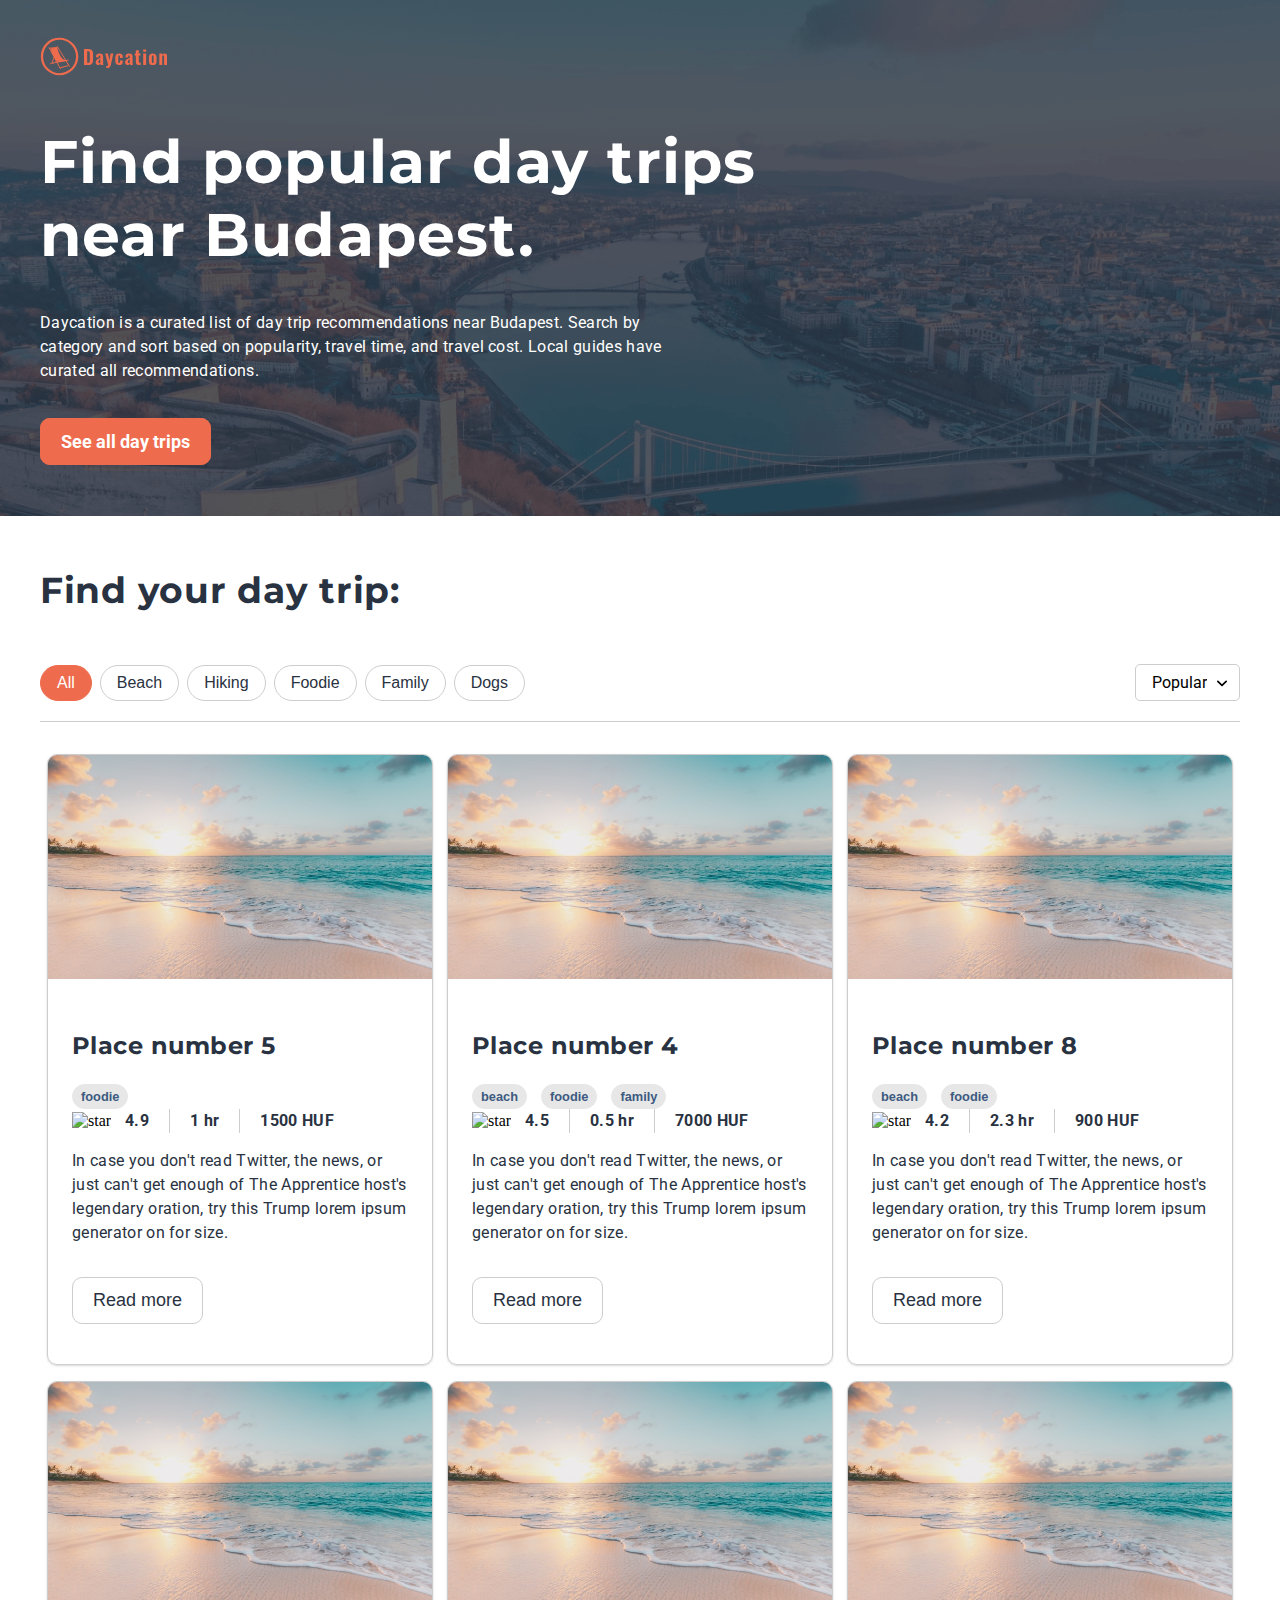
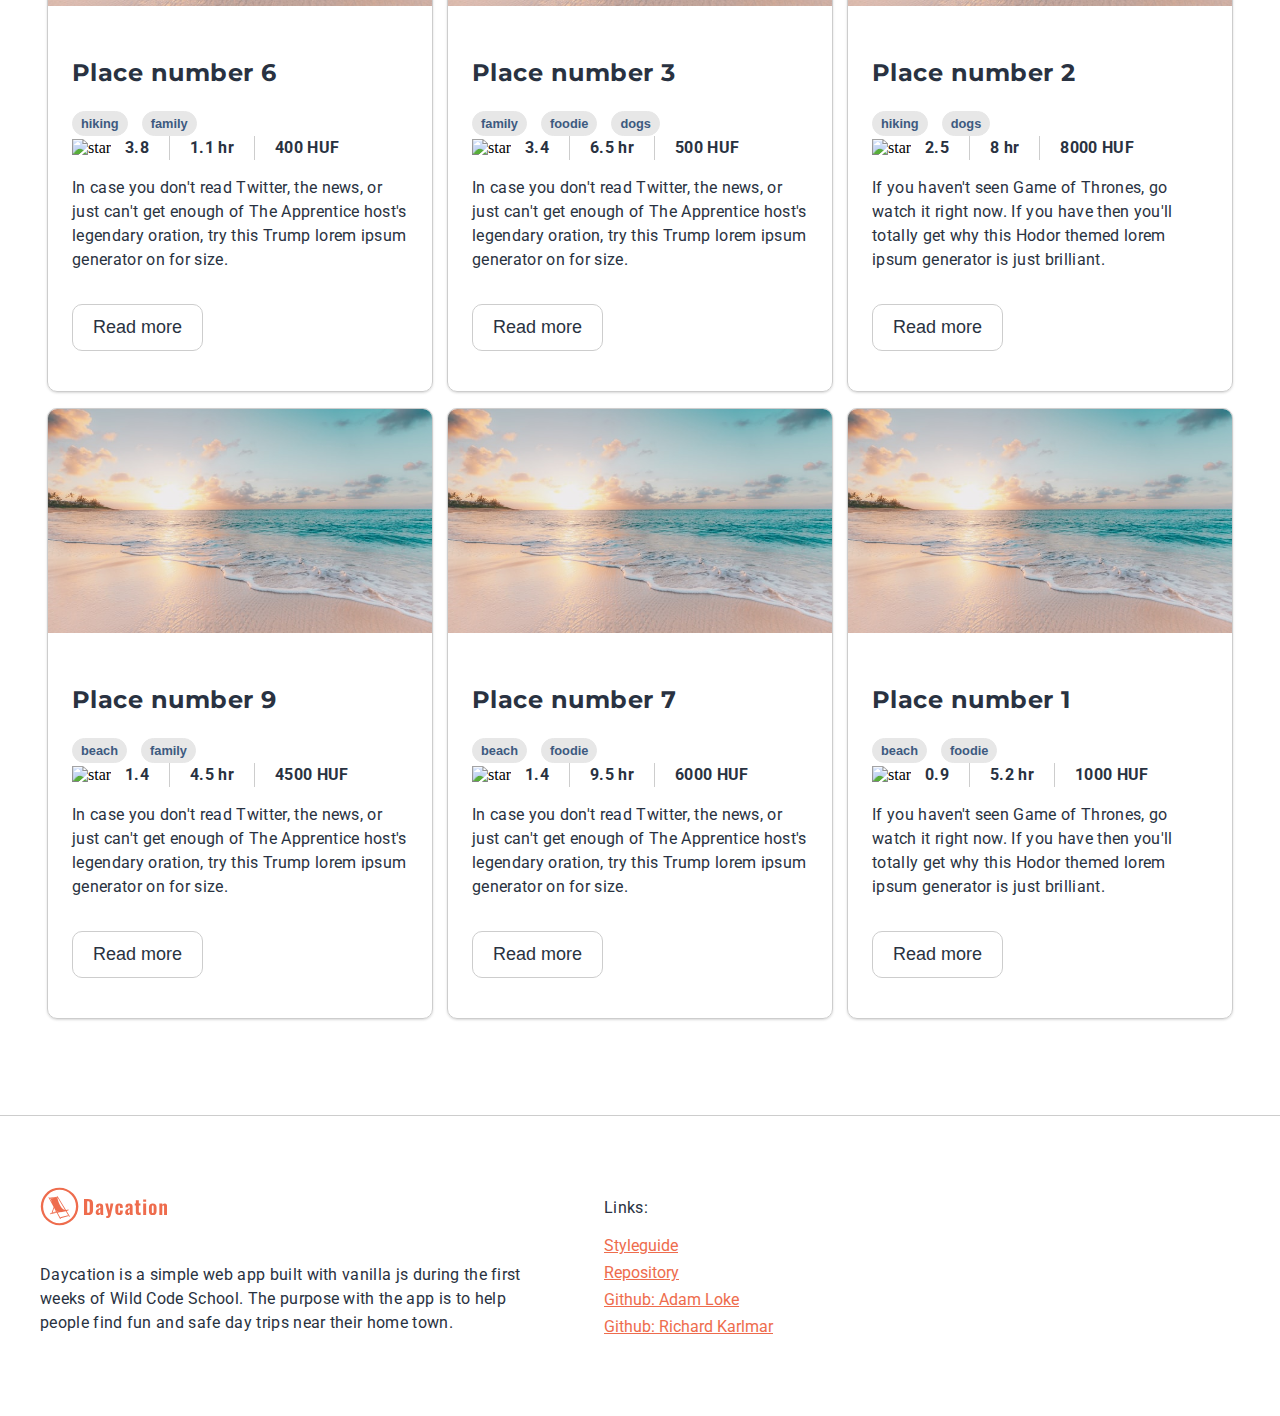
==== commit 0796963b: "I chose a different tipe of menu, so deleted the previous one" ====
--- a/index.html
+++ b/index.html
@@ -1,59 +1,69 @@
 <!DOCTYPE html>
 <html lang="en">
+
 <head>
-  <meta charset="UTF-8">
-  <meta name="viewport" content="width=device-width, initial-scale=1.0">
-  <title>Daycation Budapest</title>
-  <link rel="stylesheet" href="/styles/main.css">
-  <link href="https://fonts.googleapis.com/css2?family=Montserrat:wght@700;900&family=Roboto:wght@400;700&display=swap" rel="stylesheet">
+    <meta charset="UTF-8">
+    <meta name="viewport" content="width=device-width, initial-scale=1.0">
+    <title>Daycation Budapest</title>
+    <link rel="stylesheet" href="/styles/main.css">
+    <link href="https://fonts.googleapis.com/css2?family=Montserrat:wght@700;900&family=Roboto:wght@400;700&display=swap" rel="stylesheet">
 </head>
+
 <body>
-  <! Hero !>
-  <div class="hero">
-    <div class="hero-inner">
-      <nav>
-        <img class="hero-img" src="/assets/Logotype.svg" alt="Brand">
-      </nav>
-      <div class="hero-title">
-        <h1>Find popular day trips near Budapest.</h1>
-        <div class="hero-text">
-          <p>Daycation is a curated list of day trip recommendations near Budapest. Search by category and sort based on popularity, travel time, and travel cost. Local guides have curated all recommendations.
-          </p>
+    <div class="hero">
+        <div class="hero-inner">
+            <nav><img class="hero-img" src="/assets/Logotype.svg" alt="Brand"></nav>
+            <div class="hero-title">
+                <h1>Find popular day trips near Budapest.</h1>
+                <div class="hero-text">
+                    <p>Daycation is a curated list of day trip recommendations near Budapest. Search by category and sort based on popularity, travel time, and travel cost. Local guides have curated all recommendations.
+                    </p>
+                </div>
+                <div class="hero-btn"><a class="btn__main" href="#filter">See all day trips</a></div>
+            </div>
         </div>
-        <div class="hero-btn">
-          <button class="btn__main">See all day trips</button>
+    </div>
+    <div id="filter">
+        <div class="filter-headline">
+            <h3>Find your day trip:</h3>
         </div>
-      </div>
-    </div>
-  </div>
-  <! Filter !>
-  <div class="filter">
-    <div class="filter-headline">
-      <h3>Find your day trip:</h3>
-    </div>
-    <div class="filter-wrapper">
-      <div class="filter-btn" id="filterSelect">
-        <button class="btn active" data-value="all">All</button>
-        <button class="btn" data-value="beach" >Beach</button>
-        <button class="btn" data-value="hiking">Hiking</button>
-        <button class="btn" data-value="foodie">Foodie</button>
-        <button class="btn" data-value="family">Family</button>
-        <button class="btn" data-value="dogs">Dogs</button>
-      </div>
-      <div class="filter-dropdown">
-        <select id="sortSelect" class="dropdown">
+        <div class="filter-wrapper">
+            <div class="filter-btn" id="filterSelect">
+                <button class="btn active" data-value="all">All</button>
+                <button class="btn" data-value="beach">Beach</button>
+                <button class="btn" data-value="hiking">Hiking</button>
+                <button class="btn" data-value="foodie">Foodie</button>
+                <button class="btn" data-value="family">Family</button>
+                <button class="btn" data-value="dogs">Dogs</button>
+            </div>
+            <div class="filter-dropdown">
+                <select id="sortSelect" class="dropdown">
             <option value="value">Popular</option>
             <option value="time">Time</option>
             <option value="cost">Cost</option>
         </select>
-      </div>
+            </div>
+        </div>
     </div>
-  </div>
-  <! Cards !>
-  <div id="cardlist"></div>
-  <footer>
-
-  </footer>
+    <div id="cardlist"></div>
+    <footer>
+        <div class="footer-wrapper">
+            <div class="footer-brand">
+                <img class="footer-img" src="/assets/Logotype.svg" alt="Brand">
+                <p>Daycation is a simple web app built with vanilla js during the first weeks of Wild Code School. The purpose with the app is to help people find fun and safe day trips near their home town.</p>
+            </div>
+            <div class="footer-list">
+                <ul>
+                    <p>Links:</p>
+                    <li><a href="/styleguide.html">Styleguide</a></li>
+                    <li><a href="https://github.com/adamloke/daycation-app">Repository</a></li>
+                    <li><a href="https://github.com/adamloke">Github: Adam Loke</a></li>
+                    <li><a href="https://github.com/Richard-Kalmar">Github: Richard Karlmar</a></li>
+                </ul>
+            </div>
+        </div>
+    </footer>
 </body>
 <script src="/js/main.js"></script>
-</html>
+
+</html>--- a/styles/main.css
+++ b/styles/main.css
@@ -26,7 +26,7 @@
 h4 {
   font-family: "Montserrat", sans-serif;
   font-weight: 700;
-  font-size: 1.875rem;
+  font-size: 1.5rem;
   color: #293241;
   letter-spacing: 0.02em;
   -webkit-margin-before: 1em;
@@ -38,7 +38,7 @@
 strong {
   font-family: "Roboto", sans-serif;
   font-weight: 700;
-  font-size: 1.125rem;
+  font-size: 1rem;
   color: #293241;
   letter-spacing: 0.02em;
   line-height: 1.5em;
@@ -47,7 +47,7 @@
 p {
   font-family: "Roboto", sans-serif;
   font-weight: 400;
-  font-size: 1.125rem;
+  font-size: 1rem;
   color: #293241;
   letter-spacing: 0.02em;
   line-height: 1.5em;
@@ -64,27 +64,30 @@
 
 .btn__main {
   font-weight: 700;
-  font-size: 1.25rem;
+  font-size: 1.125rem;
   background-color: #EE6C4D;
   border: 1px solid #EE6C4D;
   color: white;
   padding: 0.75rem 1.25rem 0.75rem 1.25rem;
   border-radius: 10px;
+  text-decoration: none;
 }
 
 .btn__main:hover {
   border-color: #EA461E;
   background-color: #EA461E;
+  color: white;
 }
 
 .btn__secondary {
   font-weight: 400;
-  font-size: 1.25rem;
+  font-size: 1.125rem;
   background-color: white;
-  border: 1px solid #3D5A80;
+  border: 1px solid #cdcdcd;
   color: #293241;
   padding: 0.75rem 1.25rem 0.75rem 1.25rem;
   border-radius: 10px;
+  text-decoration: none;
 }
 
 .btn__secondary:hover {
@@ -117,6 +120,17 @@
   padding: 0.25rem 0.5rem 0.25rem 0.5rem;
   border-radius: 9999px;
   margin-right: 10px;
+}
+
+a {
+  font-family: "Roboto", sans-serif;
+  font-size: 1rem;
+  color: #EE6C4D;
+  font-weight: 400;
+}
+
+a:hover {
+  color: #EA461E;
 }
 
 /* ------------------------------------- */
@@ -192,14 +206,14 @@
 }
 
 /* filter  */
-.filter {
+#filter {
   max-width: 1200px;
   padding: 1rem 1rem 1rem 1rem;
   margin-left: auto;
   margin-right: auto;
 }
 
-.filter .filter-wrapper {
+#filter .filter-wrapper {
   display: -webkit-box;
   display: -ms-flexbox;
   display: flex;
@@ -219,7 +233,7 @@
   padding-bottom: 20px;
 }
 
-.filter .filter-wrapper .filter-btn {
+#filter .filter-wrapper .filter-btn {
   display: -webkit-box;
   display: -ms-flexbox;
   display: flex;
@@ -230,33 +244,33 @@
       flex-wrap: wrap;
 }
 
-.filter .filter-wrapper .filter-btn .btn {
+#filter .filter-wrapper .filter-btn .btn {
   margin-right: 0.5rem;
   margin-top: 0.5rem;
 }
 
-.filter .filter-wrapper .filter-btn .btn:focus {
+#filter .filter-wrapper .filter-btn .btn:focus {
   outline: none;
   -webkit-box-shadow: 0 0 0 2px #5e9ed6;
           box-shadow: 0 0 0 2px #5e9ed6;
 }
 
-.filter .filter-wrapper .filter-btn .btn.active {
+#filter .filter-wrapper .filter-btn .btn.active {
   color: #fff;
   background-color: #EE6C4D;
   border-color: #EE6C4D;
 }
 
-.filter .filter-wrapper .filter-btn .btn.active:hover {
+#filter .filter-wrapper .filter-btn .btn.active:hover {
   border-color: #EA461E;
   background-color: #EA461E;
 }
 
-.filter .filter-wrapper .filter-dropdown {
+#filter .filter-wrapper .filter-dropdown {
   margin-top: 1rem;
 }
 
-.filter .filter-wrapper .filter-dropdown .dropdown {
+#filter .filter-wrapper .filter-dropdown .dropdown {
   display: block;
   font-size: 1rem;
   font-family: "Roboto", sans-serif;
@@ -280,7 +294,7 @@
   background-size: .65em auto, 100%;
 }
 
-/* cardlist */
+/* cards */
 #cardlist {
   max-width: 1200px;
   padding: 1rem 1rem 1rem 1rem;
@@ -304,7 +318,6 @@
 }
 
 .category {
-  min-height: 640px;
   max-width: 24rem;
   border: 1px solid #cdcdcd;
   border-radius: 10px;
@@ -320,11 +333,10 @@
 }
 
 .category .card-body {
-  padding: 0px 20px 20px 20px;
+  padding: 1.5rem;
 }
 
 .category .card-row {
-  padding: 20px 0px 0px 0px;
   display: -webkit-box;
   display: -ms-flexbox;
   display: flex;
@@ -349,4 +361,58 @@
   padding-right: 20px;
   border-right: 1px solid #cdcdcd;
 }
+
+.category .card-cta {
+  padding: 1rem 0rem 1rem 0rem;
+}
+
+/* footer */
+footer {
+  border-top: 1px solid #cdcdcd;
+  padding: 4rem 1rem 4rem 1rem;
+  margin-top: 4rem;
+}
+
+footer .footer-wrapper {
+  max-width: 1200px;
+  margin: auto;
+  display: -webkit-box;
+  display: -ms-flexbox;
+  display: flex;
+  -webkit-box-pack: start;
+      -ms-flex-pack: start;
+          justify-content: flex-start;
+  -webkit-box-align: center;
+      -ms-flex-align: center;
+          align-items: center;
+  -ms-flex-wrap: wrap;
+      flex-wrap: wrap;
+}
+
+footer .footer-wrapper .footer-brand {
+  display: -webkit-box;
+  display: -ms-flexbox;
+  display: flex;
+  -webkit-box-orient: vertical;
+  -webkit-box-direction: normal;
+      -ms-flex-direction: column;
+          flex-direction: column;
+  max-width: 500px;
+  margin-right: 4rem;
+}
+
+footer .footer-wrapper .footer-brand .footer-img {
+  width: 8rem;
+  margin-bottom: 1rem;
+}
+
+footer .footer-wrapper .footer-list ul {
+  list-style: none;
+  -webkit-padding-start: 0px;
+          padding-inline-start: 0px;
+}
+
+footer .footer-wrapper .footer-list ul li {
+  margin-bottom: .5rem;
+}
 /*# sourceMappingURL=main.css.map */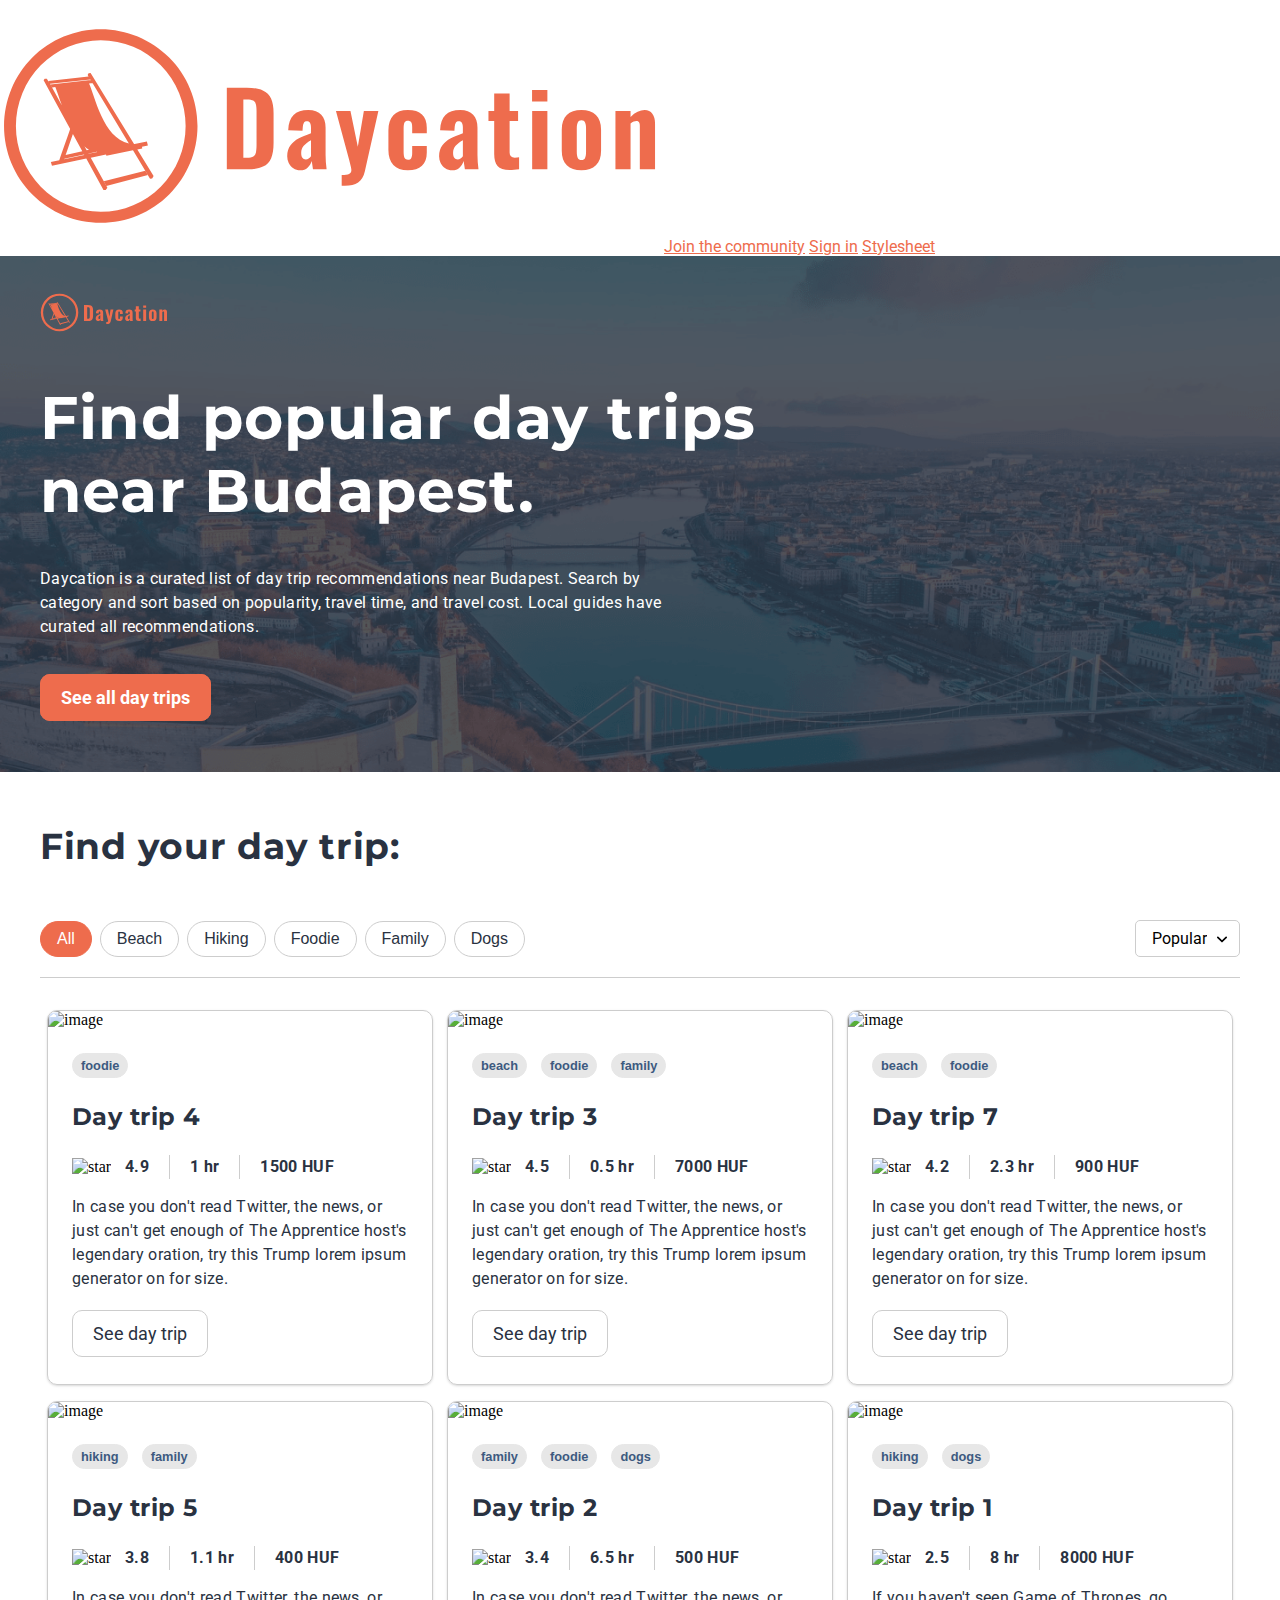
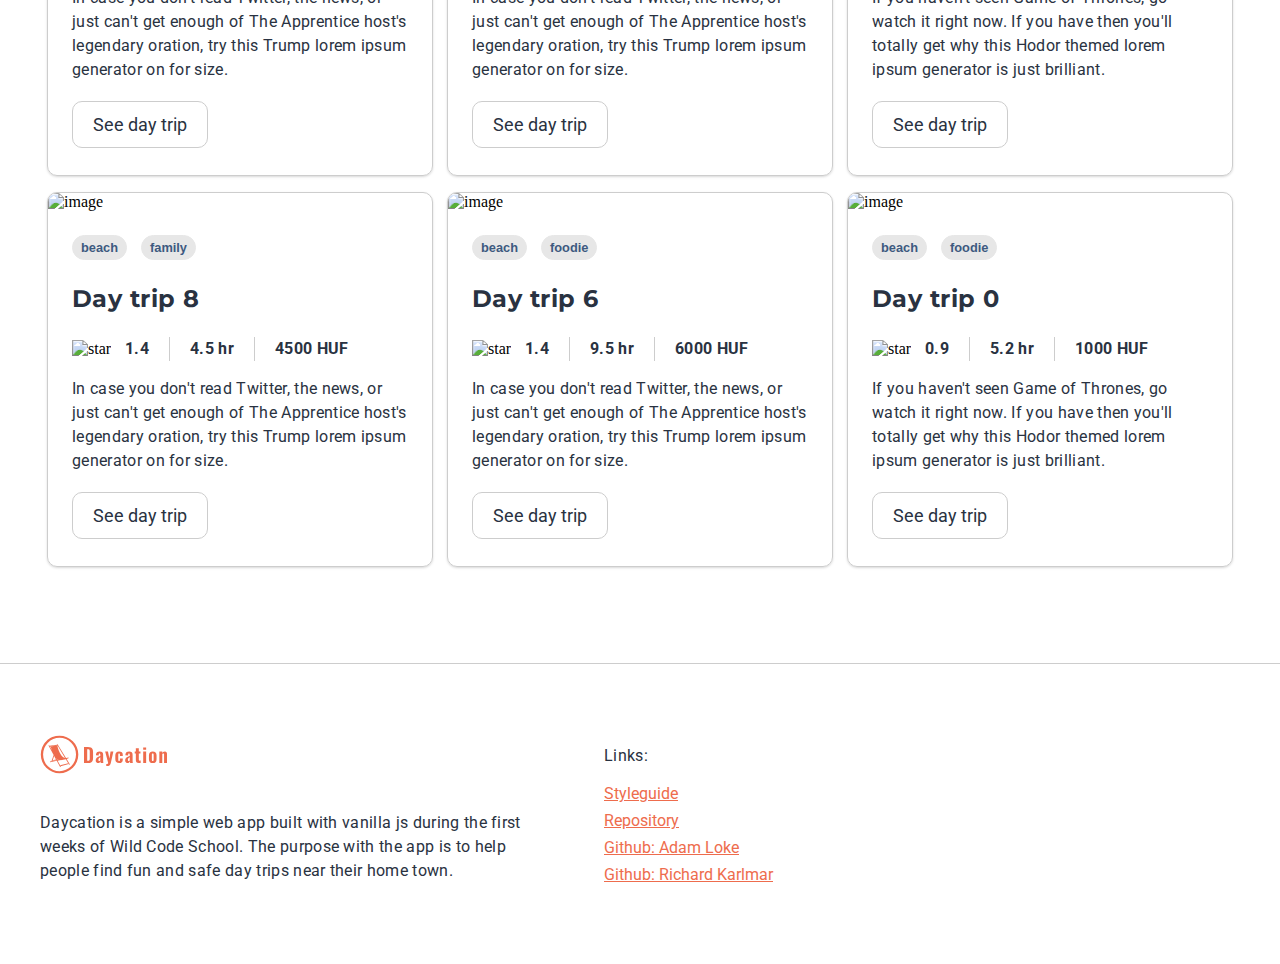
==== commit e0c2f7c0: "-Navbar is done and included in the styleguide.scss -JS code added to main.js also -I added the HTML" ====
--- a/index.html
+++ b/index.html
@@ -10,6 +10,13 @@
 </head>
 
 <body>
+    <nav class="navbar" id="topNav">
+        <a href="../index.html"><img src="../assets/Logotype.svg" class="logo" alt="Home"></a>
+        <a href="#news"><i class="fas fa-user-plus"></i>  Join the community</a>
+        <a href="#contact"><i class="fas fa-sign-in-alt"></i>  Sign in</a>
+        <a href="../styleguide.html"><i class="fas fa-paint-brush"></i>  Stylesheet</a>
+        <a href="javascript:void(0);" class="icon"><i class="fas fa-bars" id="menu-icon"></i></a>
+    </nav>
     <div class="hero">
         <div class="hero-inner">
             <nav><img class="hero-img" src="/assets/Logotype.svg" alt="Brand"></nav>
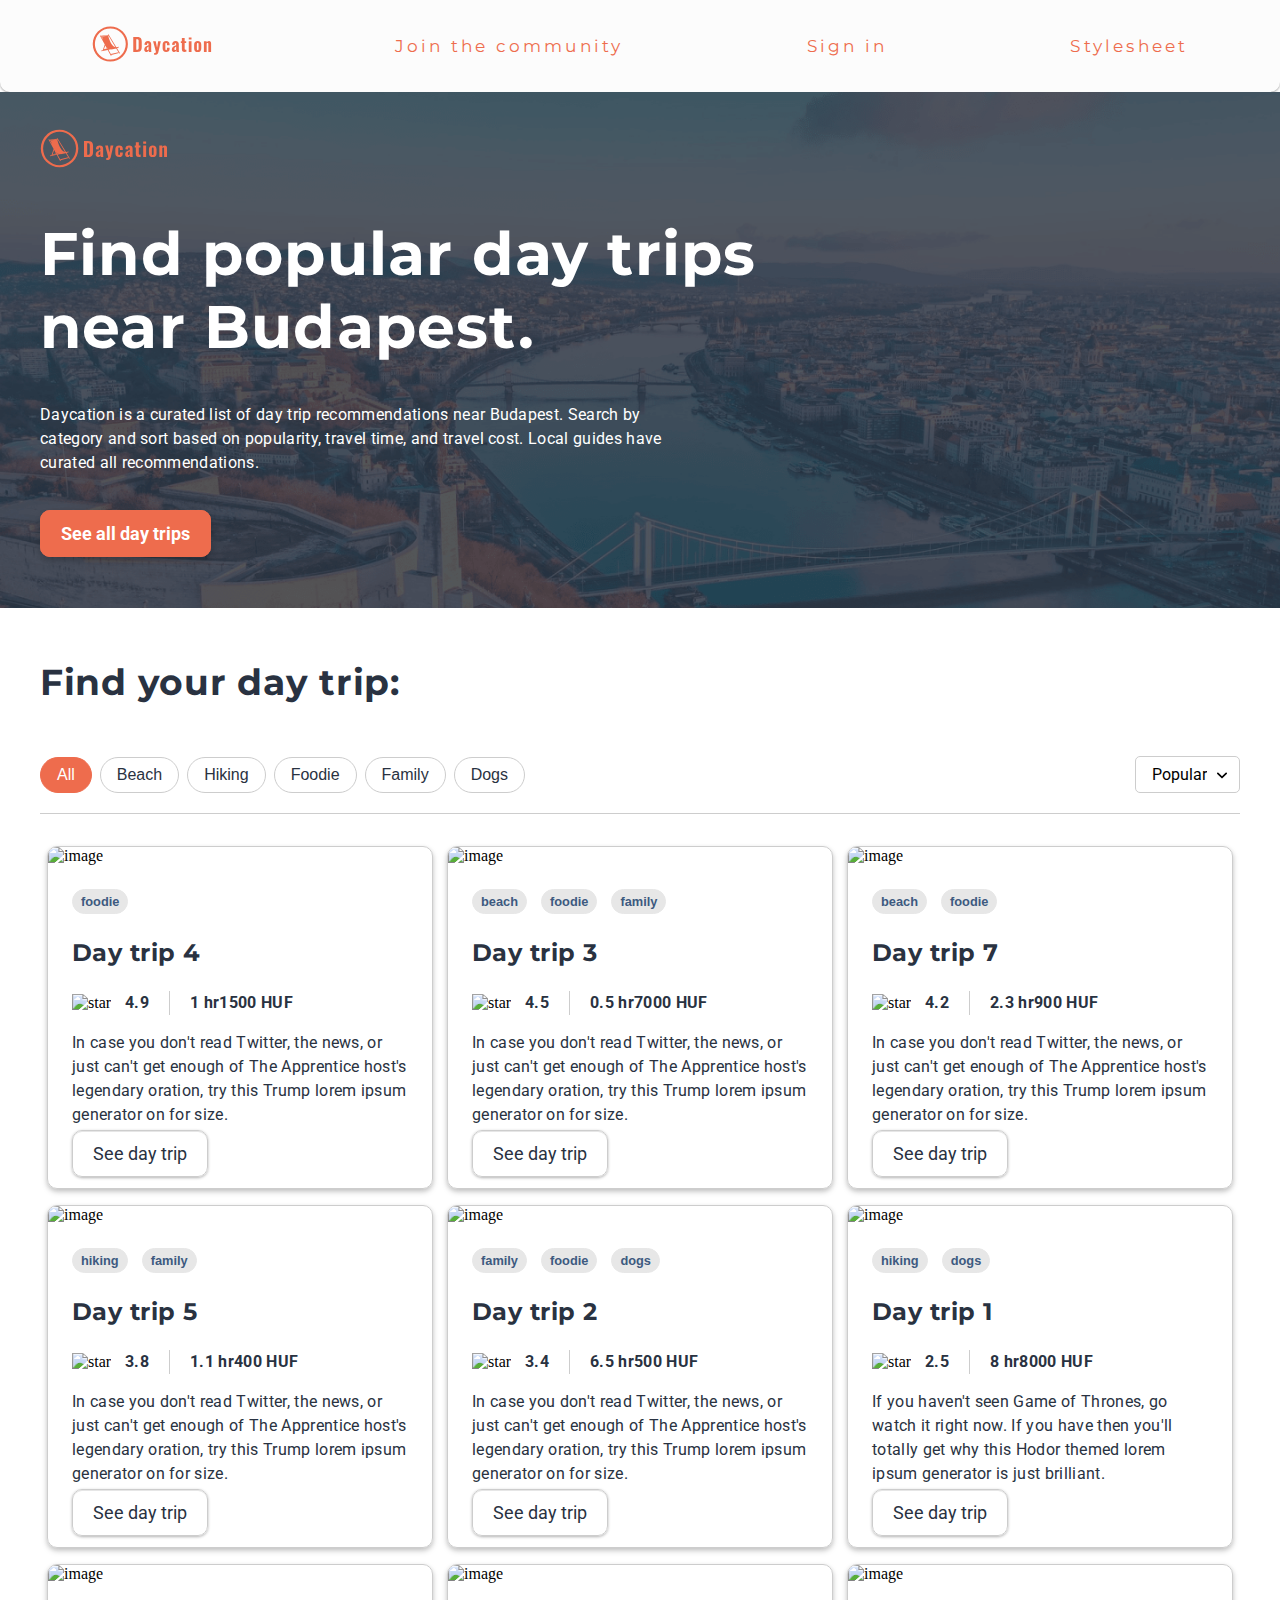
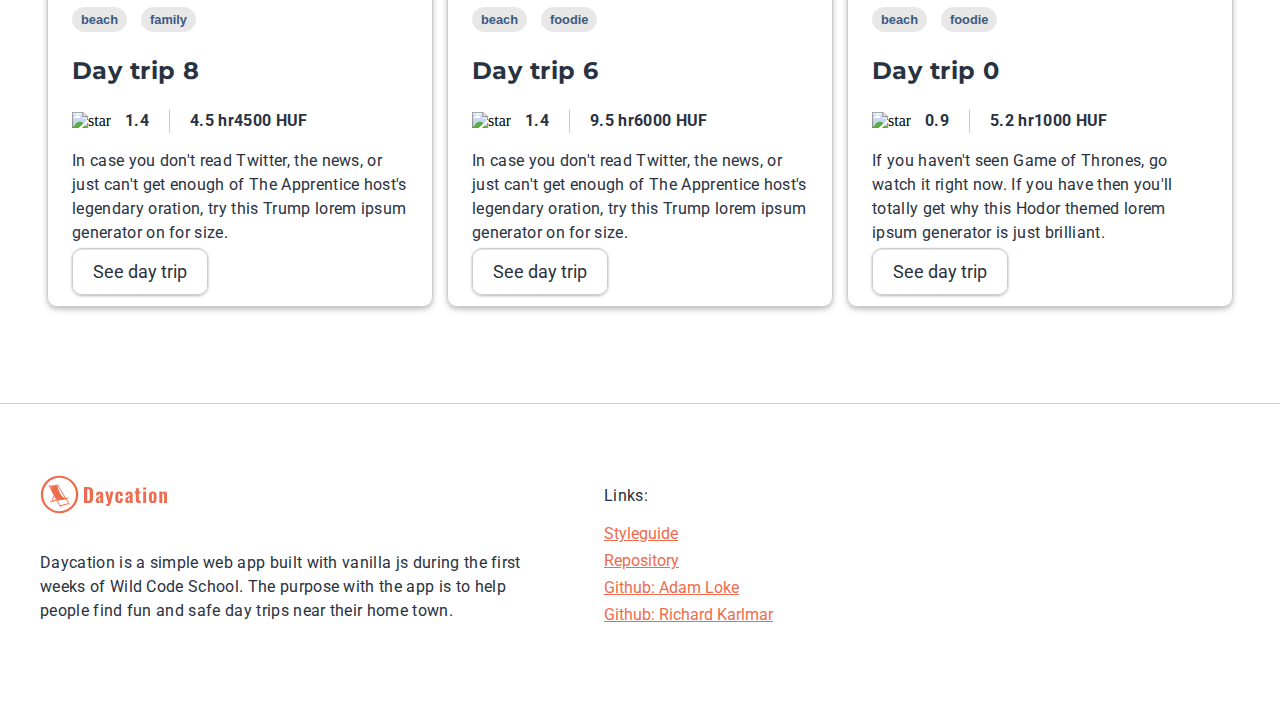
==== commit 6df9b6c4: "I created the other article pages but they are still empty. Finished the commenting on article.js. F" ====
--- a/index.html
+++ b/index.html
@@ -7,19 +7,20 @@
     <title>Daycation Budapest</title>
     <link rel="stylesheet" href="/styles/main.css">
     <link href="https://fonts.googleapis.com/css2?family=Montserrat:wght@700;900&family=Roboto:wght@400;700&display=swap" rel="stylesheet">
+    <script src="https://kit.fontawesome.com/da97cf22f9.js" crossorigin="anonymous"></script>
 </head>
 
 <body>
     <nav class="navbar" id="topNav">
-        <a href="../index.html"><img src="../assets/Logotype.svg" class="logo" alt="Home"></a>
+        <a href="/index.html"><img src="/assets/Logotype.svg" class="logo" alt="Home"></a>
         <a href="#news"><i class="fas fa-user-plus"></i>  Join the community</a>
         <a href="#contact"><i class="fas fa-sign-in-alt"></i>  Sign in</a>
-        <a href="../styleguide.html"><i class="fas fa-paint-brush"></i>  Stylesheet</a>
+        <a href="/styleguide.html"><i class="fas fa-paint-brush"></i>  Stylesheet</a>
         <a href="javascript:void(0);" class="icon"><i class="fas fa-bars" id="menu-icon"></i></a>
     </nav>
     <div class="hero">
         <div class="hero-inner">
-            <nav><img class="hero-img" src="/assets/Logotype.svg" alt="Brand"></nav>
+            <nav><img class="hero-img" src="assets/Logotype.svg" alt="Brand"></nav>
             <div class="hero-title">
                 <h1>Find popular day trips near Budapest.</h1>
                 <div class="hero-text">
--- a/styles/main.css
+++ b/styles/main.css
@@ -67,6 +67,8 @@
   font-size: 1.125rem;
   background-color: #EE6C4D;
   border: 1px solid #EE6C4D;
+  -webkit-box-shadow: 0 4px 6px rgba(0, 0, 0, 0.2);
+          box-shadow: 0 4px 6px rgba(0, 0, 0, 0.2);
   color: white;
   padding: 0.75rem 1.25rem 0.75rem 1.25rem;
   border-radius: 10px;
@@ -77,6 +79,11 @@
   border-color: #EA461E;
   background-color: #EA461E;
   color: white;
+}
+
+.btn__main:active {
+  -webkit-box-shadow: 0 1px 3px rgba(0, 0, 0, 0.2);
+          box-shadow: 0 1px 3px rgba(0, 0, 0, 0.2);
 }
 
 .btn__secondary {
@@ -84,6 +91,8 @@
   font-size: 1.125rem;
   background-color: white;
   border: 1px solid #cdcdcd;
+  -webkit-box-shadow: inset 0 1px 0 #e6e6e6, 0 1px 3px #b3b3b3;
+          box-shadow: inset 0 1px 0 #e6e6e6, 0 1px 3px #b3b3b3;
   color: #293241;
   padding: 0.75rem 1.25rem 0.75rem 1.25rem;
   border-radius: 10px;
@@ -92,8 +101,15 @@
 
 .btn__secondary:hover {
   border-color: #EE6C4D;
+  -webkit-box-shadow: inset 0 1px 0 #f0795c, 0 1px 3px #999999;
+          box-shadow: inset 0 1px 0 #f0795c, 0 1px 3px #999999;
   background-color: #EE6C4D;
   color: white;
+}
+
+.btn__secondary:active {
+  -webkit-box-shadow: inset 0 1px 0 #f0795c, 0 0px 0px #999999;
+          box-shadow: inset 0 1px 0 #f0795c, 0 0px 0px #999999;
 }
 
 .btn {
@@ -161,6 +177,153 @@
 .sg-container hr {
   border: 1px solid #D3D3D3;
   margin-bottom: 60px;
+}
+
+.card__100 {
+  border-radius: 10px;
+  -webkit-box-shadow: 0 1px 3px rgba(0, 0, 0, 0.12), 0 1px 2px rgba(0, 0, 0, 0.24);
+          box-shadow: 0 1px 3px rgba(0, 0, 0, 0.12), 0 1px 2px rgba(0, 0, 0, 0.24);
+}
+
+.card__200 {
+  border-radius: 10px;
+  -webkit-box-shadow: 0 3px 6px rgba(0, 0, 0, 0.15), 0 2px 4px rgba(0, 0, 0, 0.12);
+          box-shadow: 0 3px 6px rgba(0, 0, 0, 0.15), 0 2px 4px rgba(0, 0, 0, 0.12);
+}
+
+.card__300 {
+  border-radius: 10px;
+  -webkit-box-shadow: 0 10px 20px rgba(0, 0, 0, 0.15), 0 3px 6px rgba(0, 0, 0, 0.1);
+          box-shadow: 0 10px 20px rgba(0, 0, 0, 0.15), 0 3px 6px rgba(0, 0, 0, 0.1);
+}
+
+.card__400 {
+  border-radius: 10px;
+  -webkit-box-shadow: 0 15px 25px rgba(0, 0, 0, 0.15), 0 5px 10px rgba(0, 0, 0, 0.05);
+          box-shadow: 0 15px 25px rgba(0, 0, 0, 0.15), 0 5px 10px rgba(0, 0, 0, 0.05);
+}
+
+.card__500 {
+  border-radius: 10px;
+  -webkit-box-shadow: 0 20px 40px rgba(0, 0, 0, 0.2);
+          box-shadow: 0 20px 40px rgba(0, 0, 0, 0.2);
+}
+
+footer {
+  border-top: 1px solid #cdcdcd;
+  padding: 4rem 1rem 4rem 1rem;
+  margin-top: 4rem;
+}
+
+footer .footer-wrapper {
+  max-width: 1200px;
+  margin: auto;
+  display: -webkit-box;
+  display: -ms-flexbox;
+  display: flex;
+  -webkit-box-pack: start;
+      -ms-flex-pack: start;
+          justify-content: flex-start;
+  -webkit-box-align: center;
+      -ms-flex-align: center;
+          align-items: center;
+  -ms-flex-wrap: wrap;
+      flex-wrap: wrap;
+}
+
+footer .footer-wrapper .footer-brand {
+  display: -webkit-box;
+  display: -ms-flexbox;
+  display: flex;
+  -webkit-box-orient: vertical;
+  -webkit-box-direction: normal;
+      -ms-flex-direction: column;
+          flex-direction: column;
+  max-width: 500px;
+  margin-right: 4rem;
+}
+
+footer .footer-wrapper .footer-brand .footer-img {
+  width: 8rem;
+  margin-bottom: 1rem;
+}
+
+footer .footer-wrapper .footer-list ul {
+  list-style: none;
+  -webkit-padding-start: 0px;
+          padding-inline-start: 0px;
+}
+
+footer .footer-wrapper .footer-list ul li {
+  margin-bottom: .5rem;
+}
+
+/* Navigation */
+.navbar {
+  border-radius: 0 0 10px 10px;
+  -webkit-box-shadow: 0 1px 3px rgba(0, 0, 0, 0.12), 0 1px 2px rgba(0, 0, 0, 0.24);
+          box-shadow: 0 1px 3px rgba(0, 0, 0, 0.12), 0 1px 2px rgba(0, 0, 0, 0.24);
+}
+
+.navbar a {
+  display: none;
+  text-decoration: none;
+  text-align: center;
+  padding: 14px 16px;
+  font-size: 17px;
+  letter-spacing: 0.2rem;
+  color: #EE6C4D;
+  font-family: "Montserrat", sans-serif;
+}
+
+.navbar a:first-child {
+  display: block;
+  max-width: 120px;
+}
+
+.navbar a.icon {
+  float: right;
+  display: block;
+  text-align: center;
+  position: absolute;
+  font-size: 25px;
+  top: 1.4rem;
+  right: 1rem;
+}
+
+.navbar.responsive a {
+  float: none;
+  display: block;
+  text-align: left;
+  line-height: 2rem;
+}
+
+.logo {
+  height: 60px;
+  width: 120px;
+}
+
+@media only screen and (min-width: 768px) {
+  .navbar {
+    background-color: #fcfcfc;
+    overflow: hidden;
+    display: -webkit-box;
+    display: -ms-flexbox;
+    display: flex;
+    -ms-flex-pack: distribute;
+        justify-content: space-around;
+    -webkit-box-align: center;
+        -ms-flex-align: center;
+            align-items: center;
+  }
+  /* Style the links inside the navigation bar */
+  .navbar a {
+    float: left;
+    display: block;
+  }
+  .navbar a.icon {
+    display: none;
+  }
 }
 
 body {
@@ -321,10 +484,9 @@
   max-width: 24rem;
   border: 1px solid #cdcdcd;
   border-radius: 10px;
-  -webkit-box-shadow: 0 1px 3px 0 rgba(0, 0, 0, 0.1), 0 1px 2px 0 rgba(0, 0, 0, 0.06);
-          box-shadow: 0 1px 3px 0 rgba(0, 0, 0, 0.1), 0 1px 2px 0 rgba(0, 0, 0, 0.06);
   overflow: hidden;
   margin-bottom: 1rem;
+  /* footer */
 }
 
 .category .card-img {
@@ -356,24 +518,17 @@
   padding-right: 10px;
 }
 
-.category .card-row .card-row-time {
-  margin-right: 20px;
-  padding-right: 20px;
-  border-right: 1px solid #cdcdcd;
-}
-
-.category .card-cta {
+.category .card-row .card-cta {
   padding: 1rem 0rem 1rem 0rem;
 }
 
-/* footer */
-footer {
+.category footer {
   border-top: 1px solid #cdcdcd;
   padding: 4rem 1rem 4rem 1rem;
   margin-top: 4rem;
 }
 
-footer .footer-wrapper {
+.category footer .footer-wrapper {
   max-width: 1200px;
   margin: auto;
   display: -webkit-box;
@@ -389,7 +544,7 @@
       flex-wrap: wrap;
 }
 
-footer .footer-wrapper .footer-brand {
+.category footer .footer-wrapper .footer-brand {
   display: -webkit-box;
   display: -ms-flexbox;
   display: flex;
@@ -401,18 +556,18 @@
   margin-right: 4rem;
 }
 
-footer .footer-wrapper .footer-brand .footer-img {
+.category footer .footer-wrapper .footer-brand .footer-img {
   width: 8rem;
   margin-bottom: 1rem;
 }
 
-footer .footer-wrapper .footer-list ul {
+.category footer .footer-wrapper .footer-list ul {
   list-style: none;
   -webkit-padding-start: 0px;
           padding-inline-start: 0px;
 }
 
-footer .footer-wrapper .footer-list ul li {
+.category footer .footer-wrapper .footer-list ul li {
   margin-bottom: .5rem;
 }
 /*# sourceMappingURL=main.css.map */